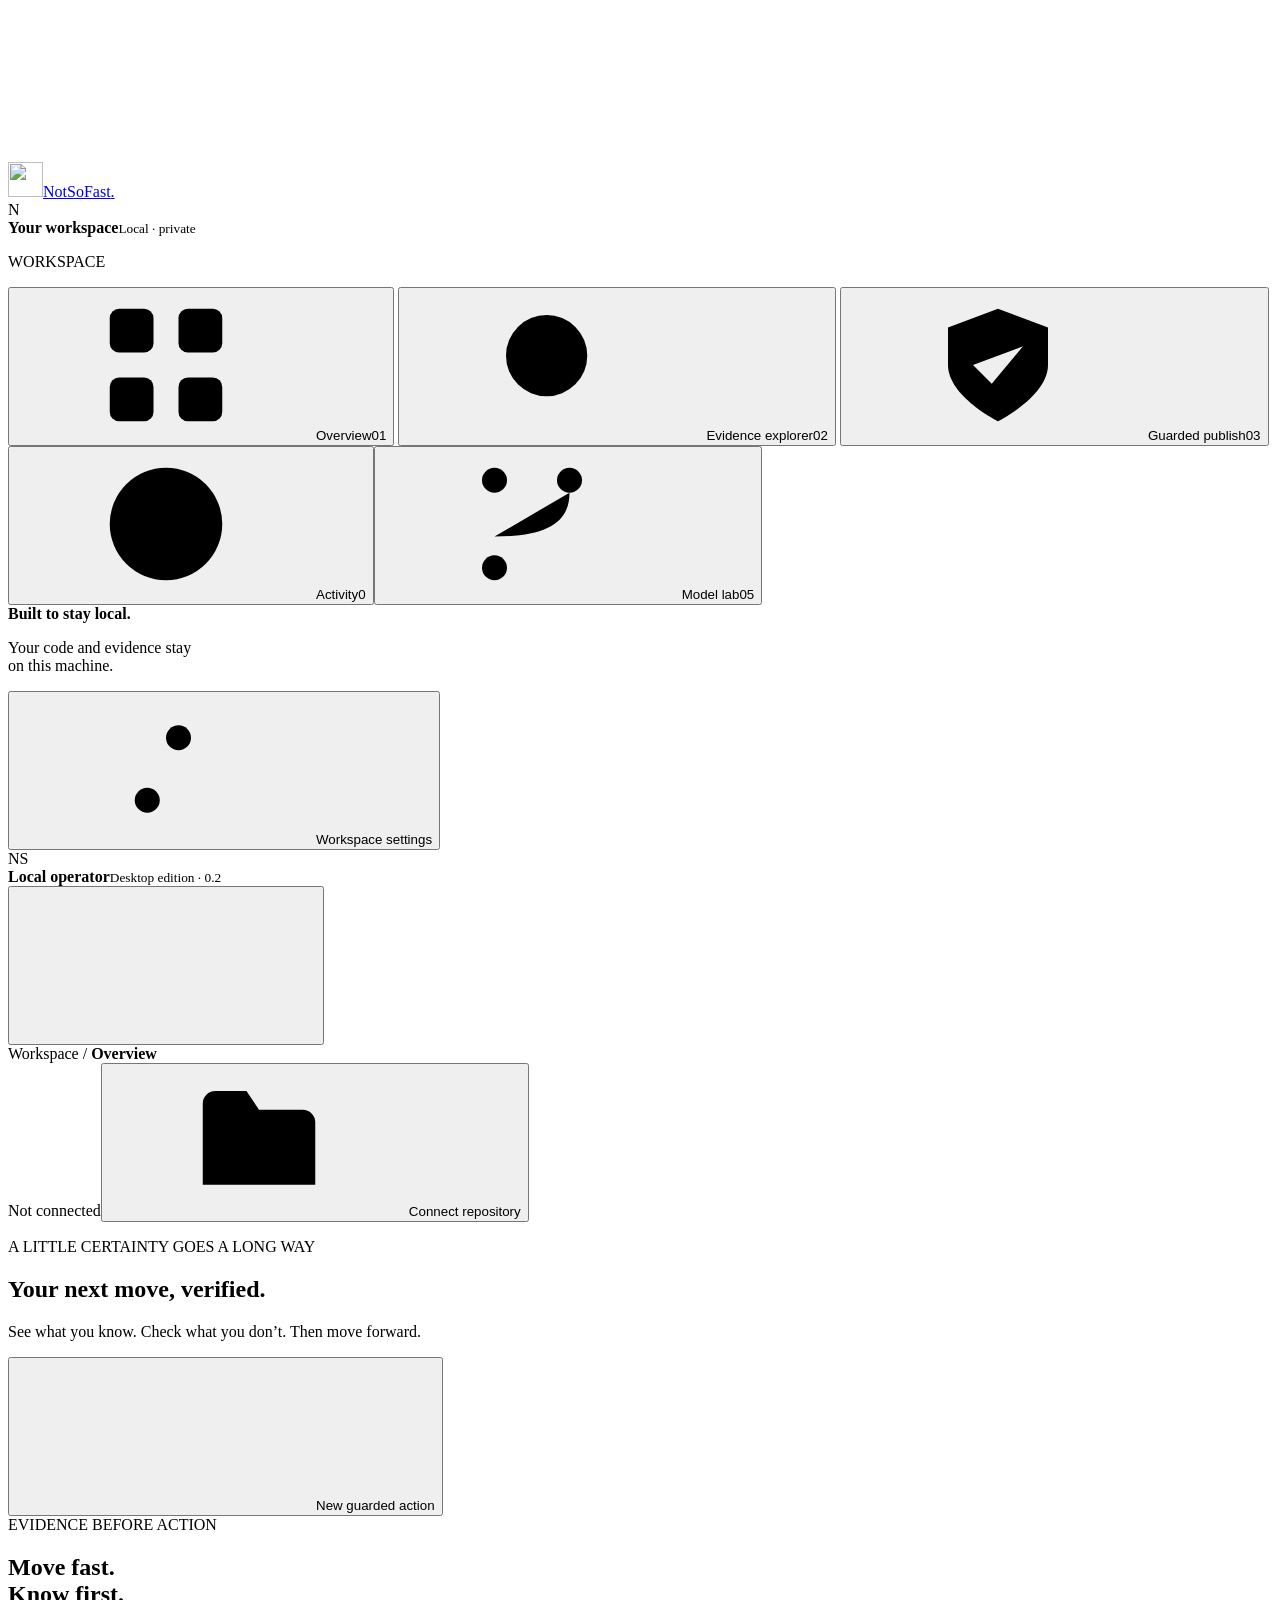
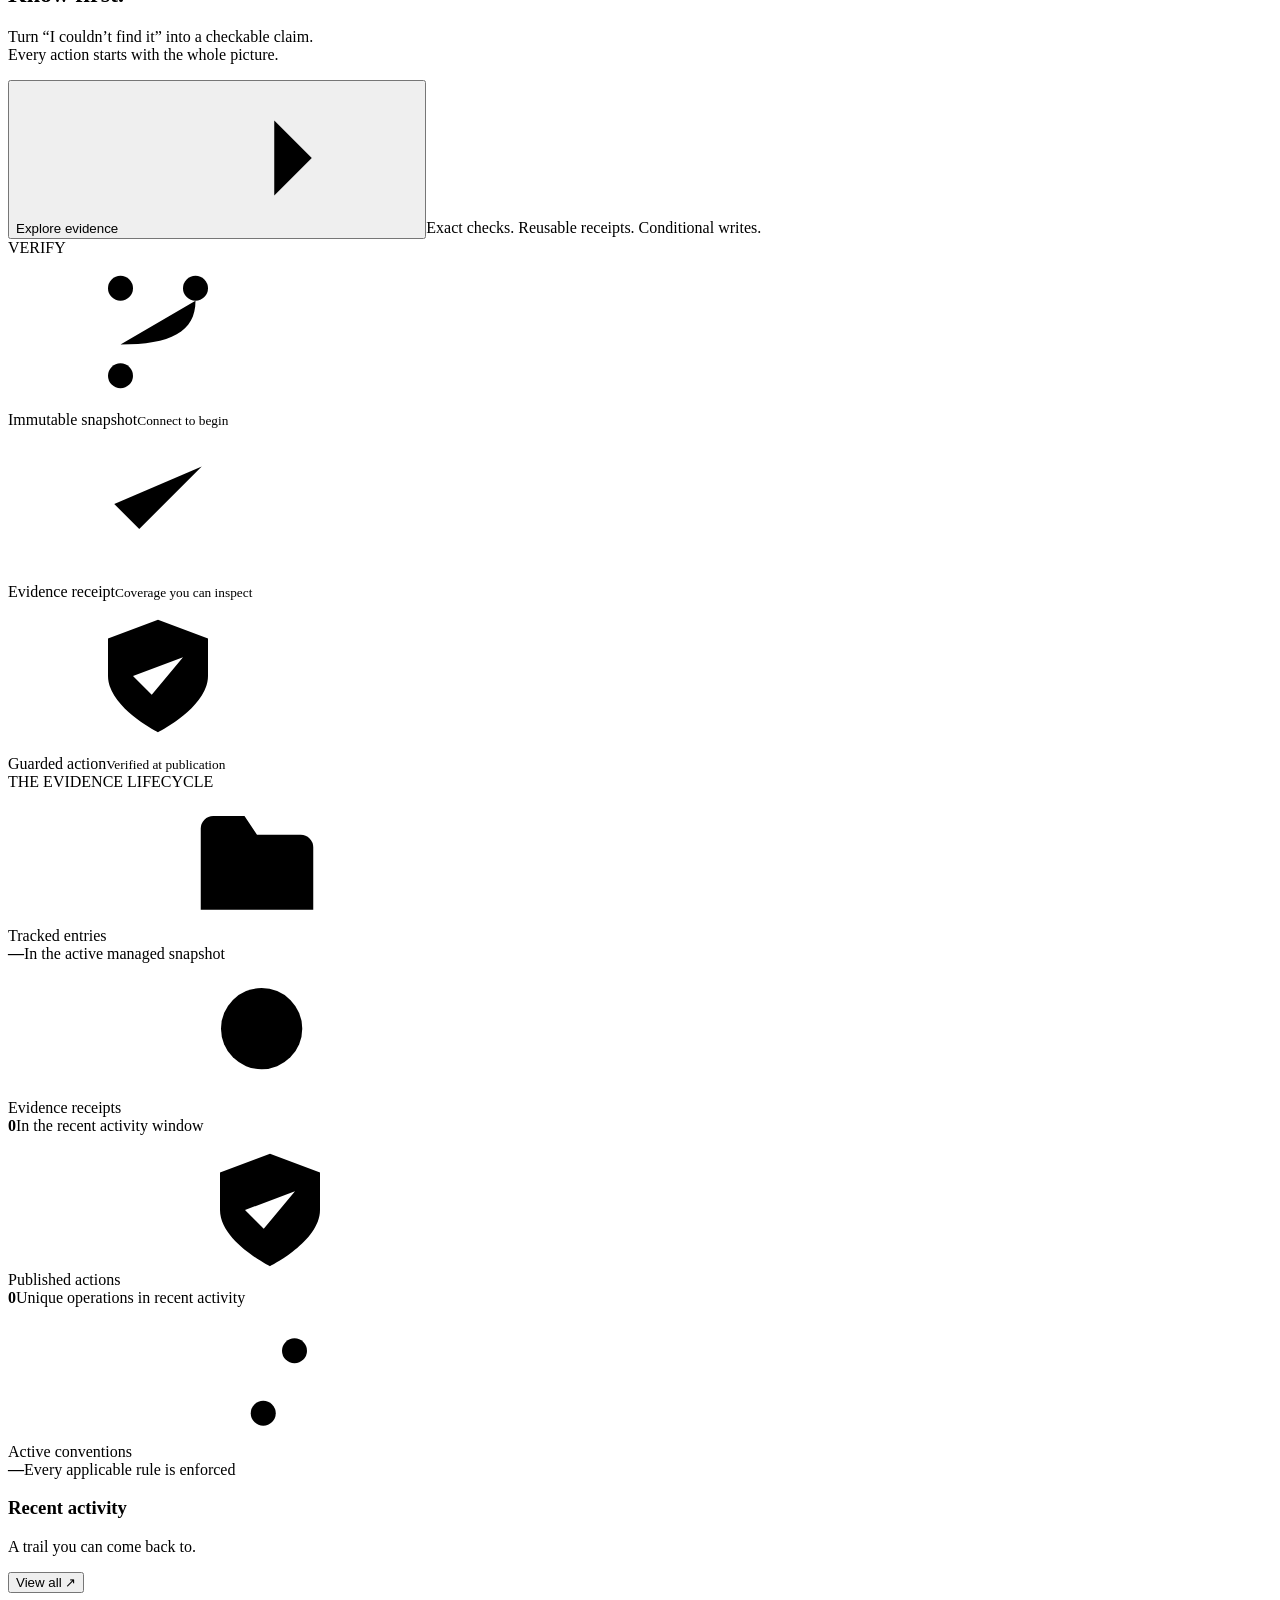
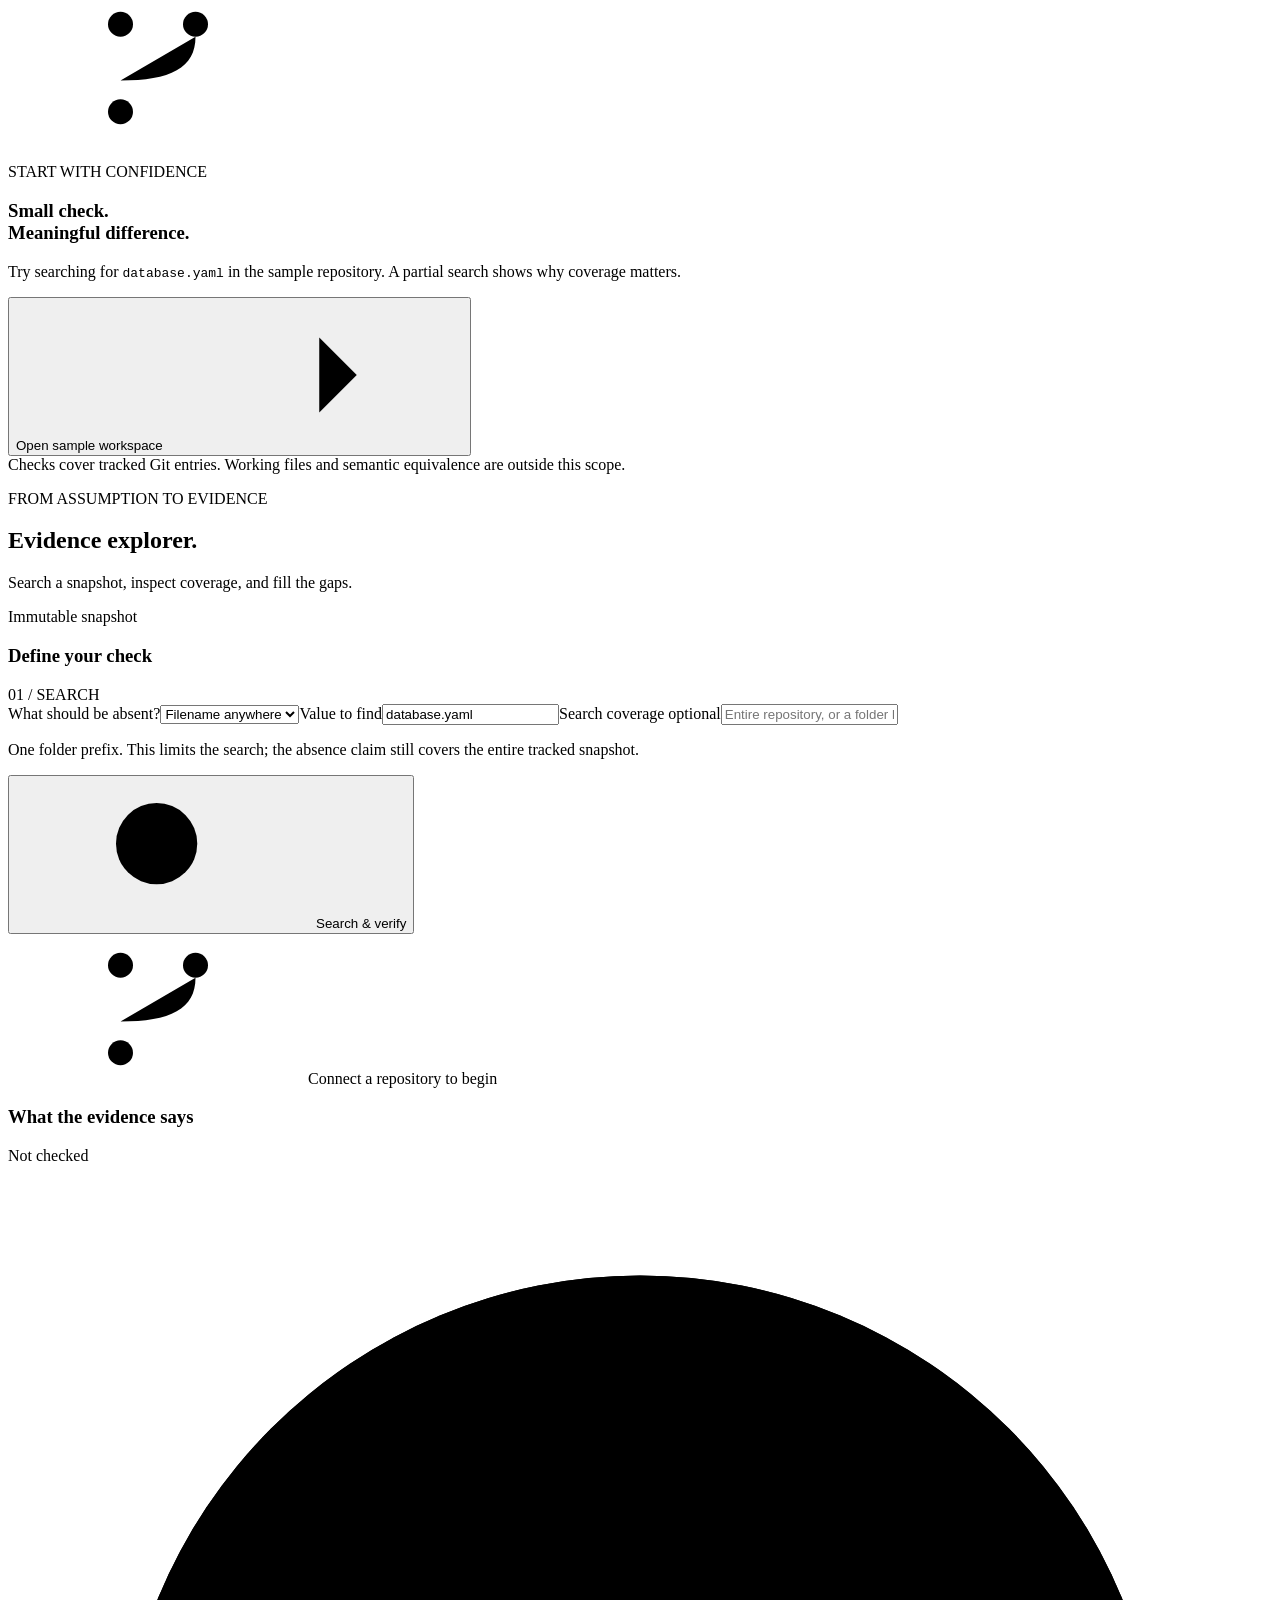
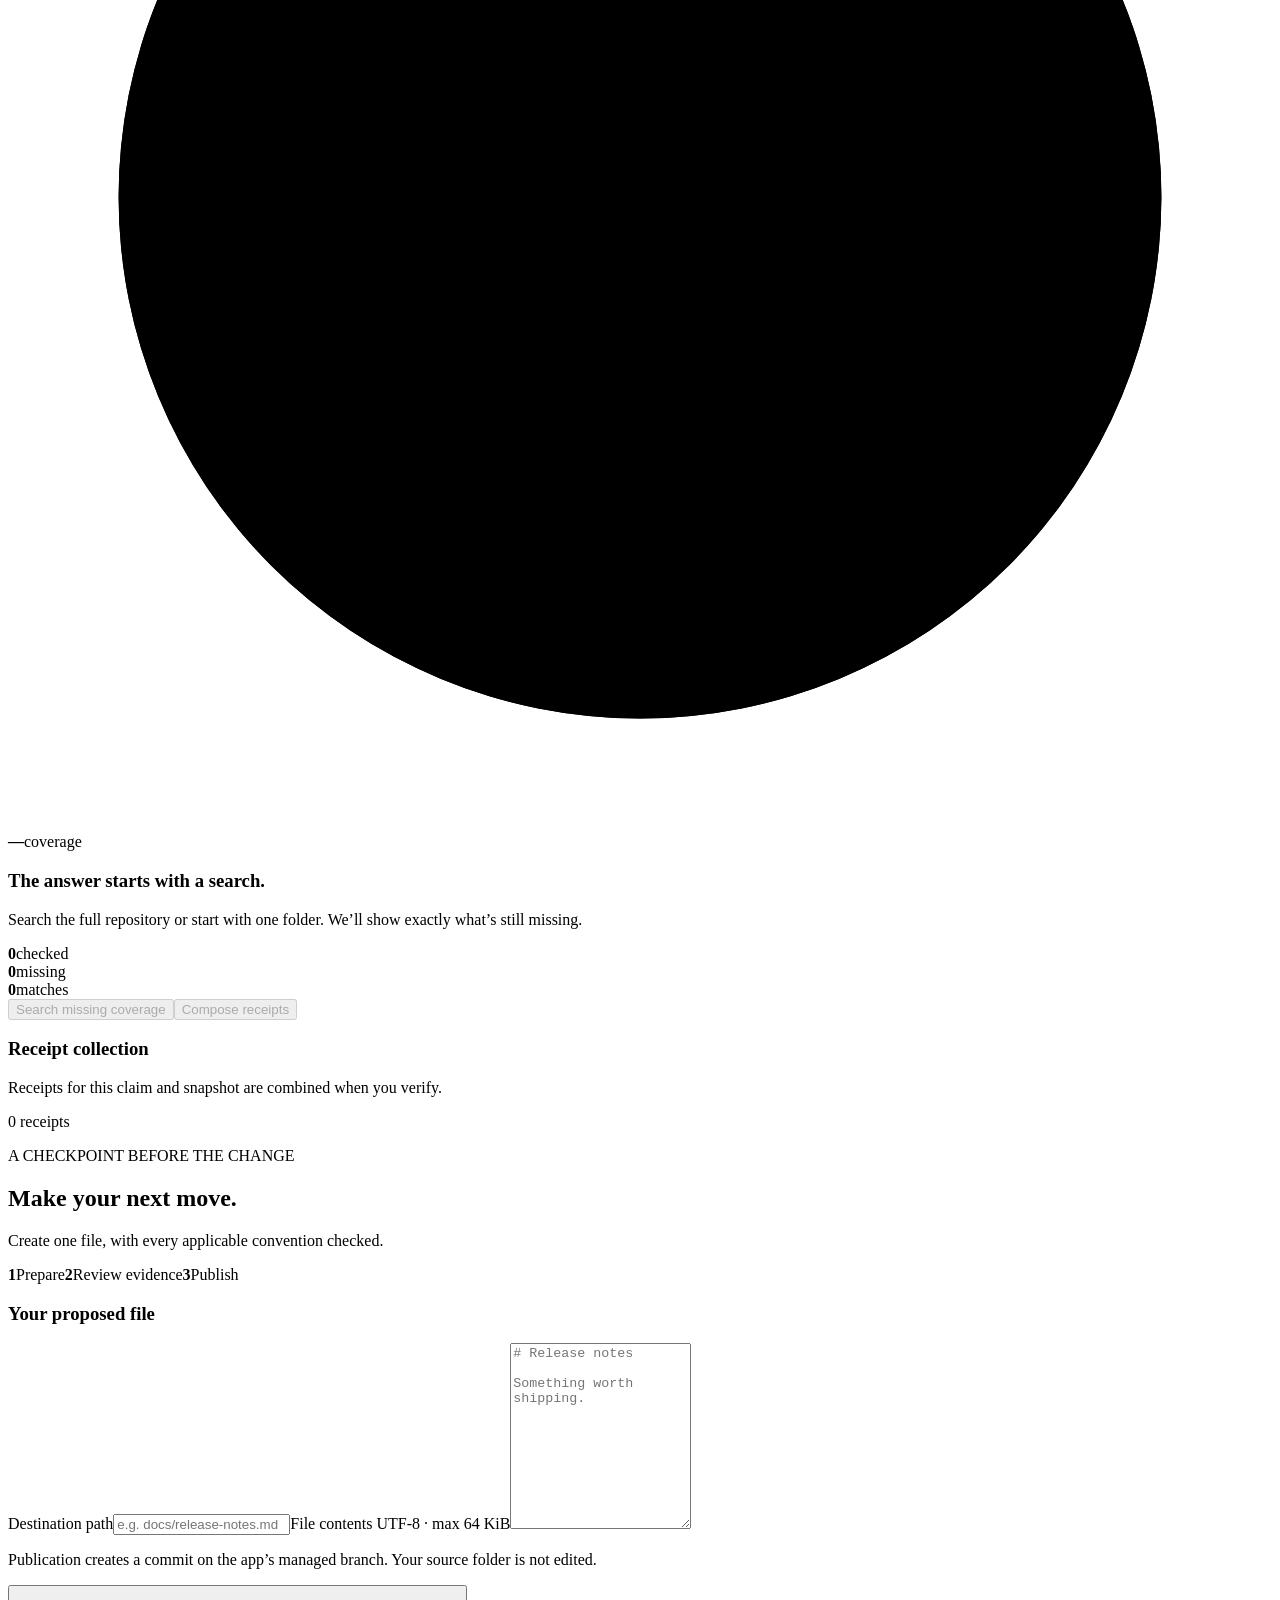
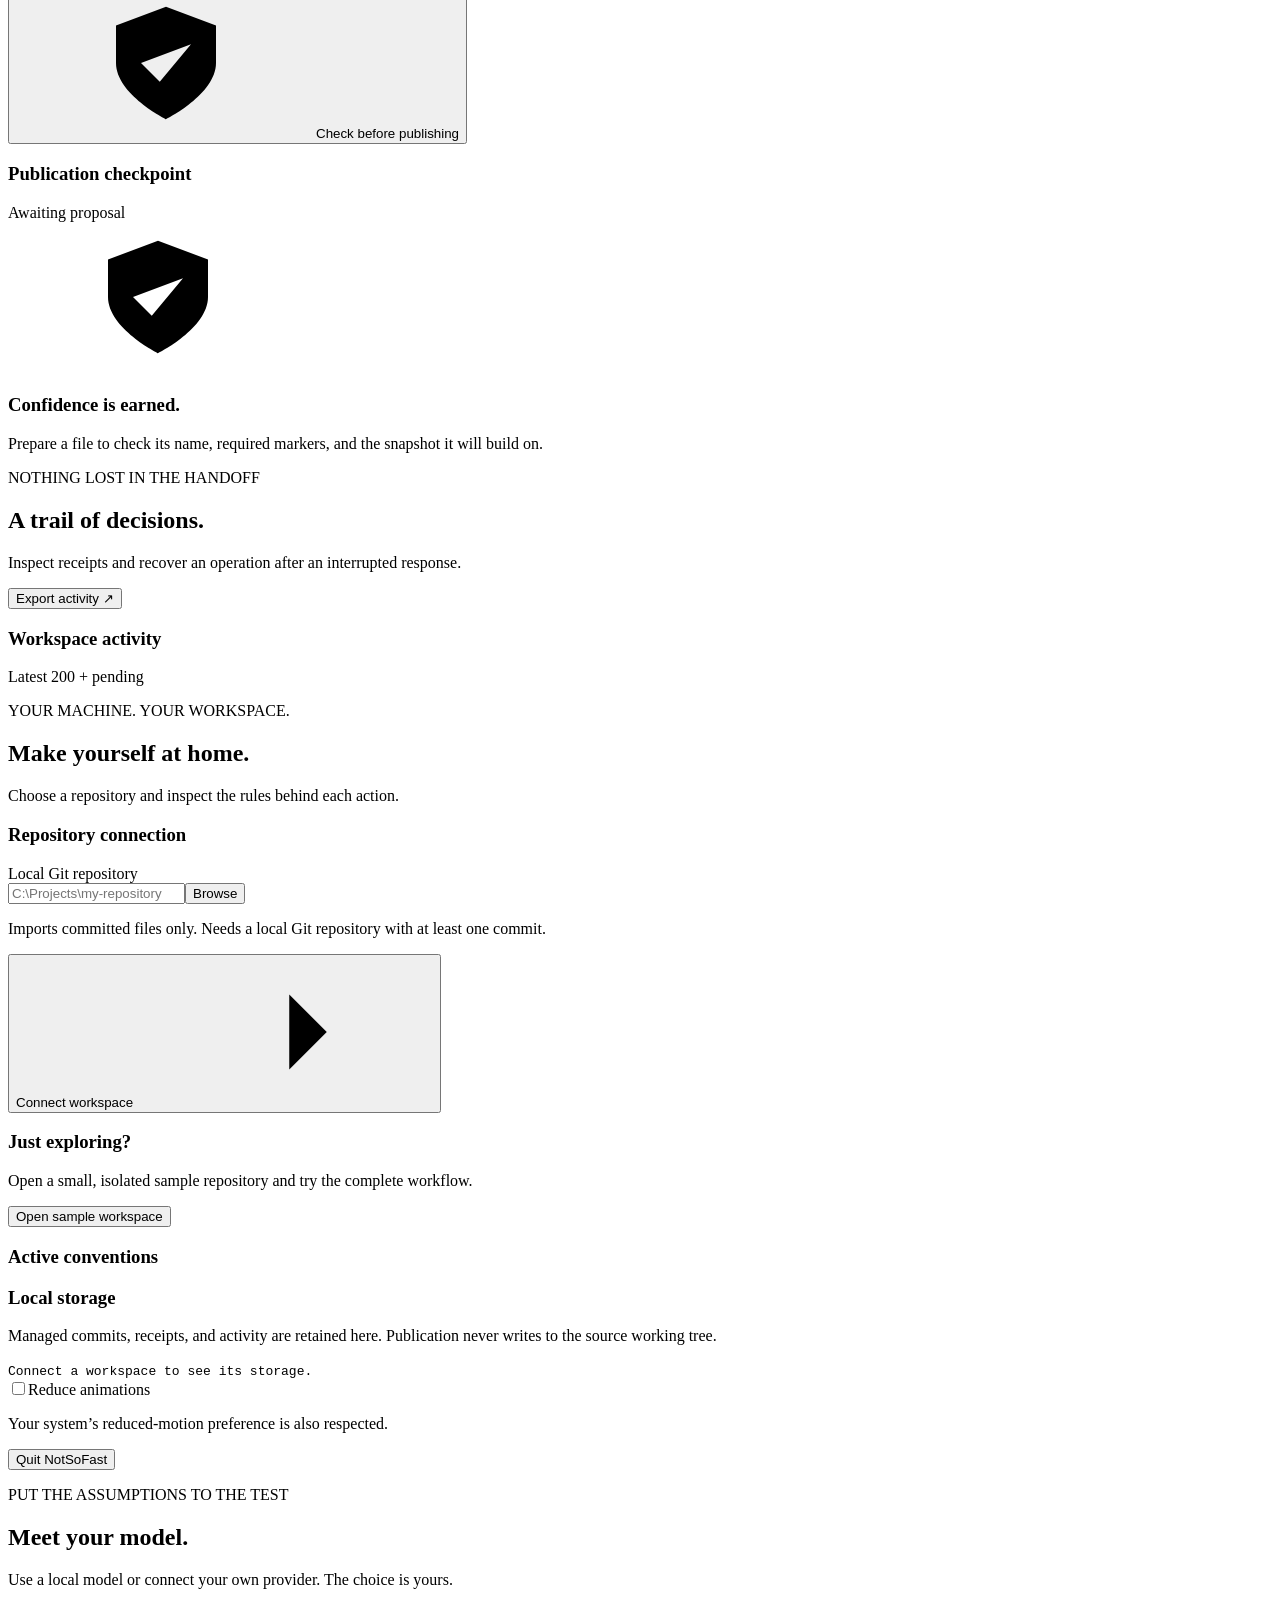
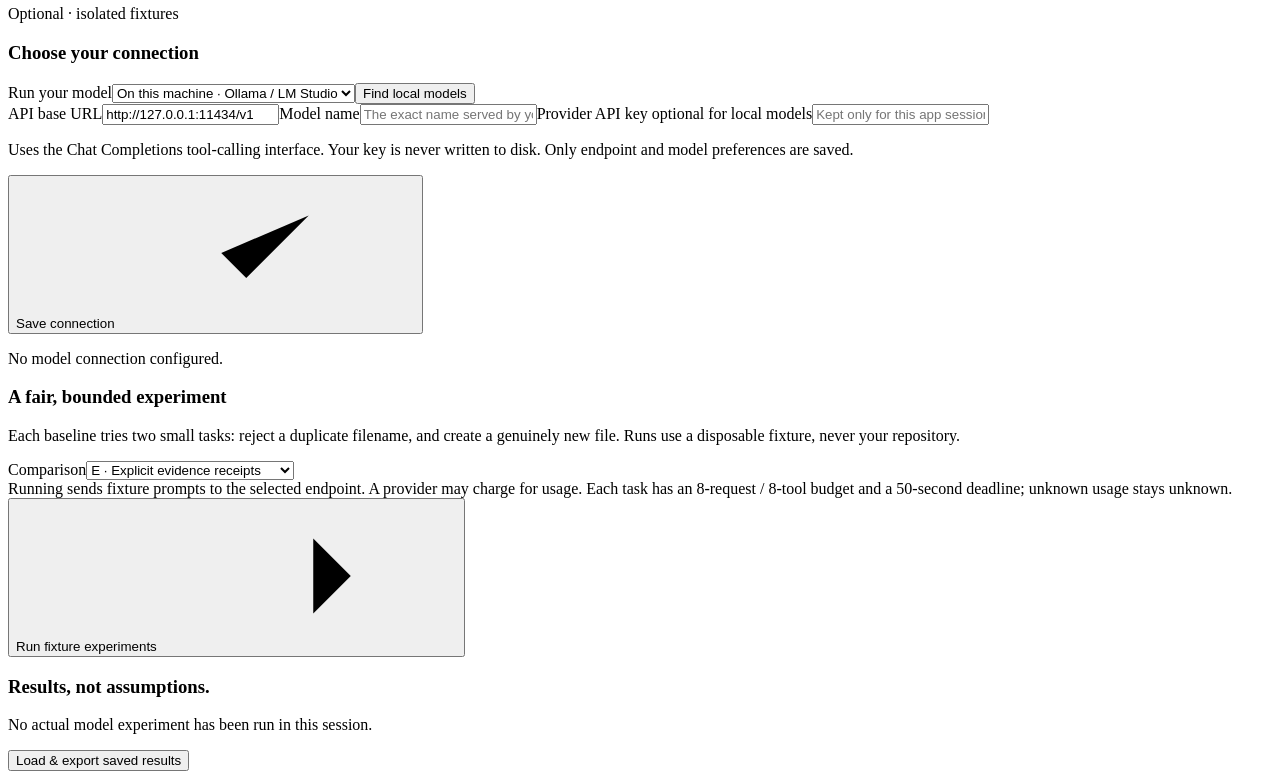
==== desktop/web/index.html @ 8c1c4001 "feat(desktop): add local operator app and Windows packaging" ====
<!doctype html>
<html lang="en">
  <head>
    <meta charset="utf-8" />
    <meta name="viewport" content="width=device-width,initial-scale=1" />
    <meta name="color-scheme" content="light" />
    <title>NotSoFast — Evidence before action</title>
    <link rel="icon" href="/mark.svg" type="image/svg+xml" />
    <link rel="stylesheet" href="/app.css" />
    <script src="/app.js" defer></script>
  </head>
  <body>
    <svg class="sprite" xmlns="http://www.w3.org/2000/svg" aria-hidden="true">
      <defs>
        <symbol id="i-grid" viewBox="0 0 24 24">
          <rect x="3" y="3" width="7" height="7" rx="1.5" />
          <rect x="14" y="3" width="7" height="7" rx="1.5" />
          <rect x="3" y="14" width="7" height="7" rx="1.5" />
          <rect x="14" y="14" width="7" height="7" rx="1.5" />
        </symbol>
        <symbol id="i-search" viewBox="0 0 24 24">
          <circle cx="10.5" cy="10.5" r="6.5" />
          <path d="m16 16 5 5" />
        </symbol>
        <symbol id="i-arrow" viewBox="0 0 24 24">
          <path d="M4 12h15m-6-6 6 6-6 6" />
        </symbol>
        <symbol id="i-shield" viewBox="0 0 24 24">
          <path d="m12 3 8 3v6c0 5-8 9-8 9s-8-4-8-9V6zM8 12l3 3 5-6" />
        </symbol>
        <symbol id="i-clock" viewBox="0 0 24 24">
          <circle cx="12" cy="12" r="9" />
          <path d="M12 7v6l4 2" />
        </symbol>
        <symbol id="i-folder" viewBox="0 0 24 24">
          <path d="M3 6a2 2 0 0 1 2-2h5l2 3h7a2 2 0 0 1 2 2v10H3z" />
        </symbol>
        <symbol id="i-sliders" viewBox="0 0 24 24">
          <path d="M4 7h8m4 0h4M4 17h3m4 0h9" />
          <circle cx="14" cy="7" r="2" />
          <circle cx="9" cy="17" r="2" />
        </symbol>
        <symbol id="i-plus" viewBox="0 0 24 24">
          <path d="M12 4v16M4 12h16" />
        </symbol>
        <symbol id="i-check" viewBox="0 0 24 24">
          <path d="m5 12 4 4L19 6" />
        </symbol>
        <symbol id="i-branch" viewBox="0 0 24 24">
          <circle cx="6" cy="5" r="2" />
          <circle cx="6" cy="19" r="2" />
          <circle cx="18" cy="5" r="2" />
          <path d="M6 7v10m0-3c8 0 12-2 12-7" />
        </symbol>
        <symbol id="i-close" viewBox="0 0 24 24">
          <path d="m6 6 12 12M6 18 18 6" />
        </symbol>
      </defs>
    </svg>
    <div class="app-shell">
      <aside class="sidebar">
        <a href="#overview" class="brand" aria-label="NotSoFast home"
          ><img src="/mark.svg" alt="" width="35" height="35" /><span
            >NotSoFast<span class="brand-dot">.</span></span
          ></a
        >
        <div class="workspace-tag">
          <span class="workspace-avatar">N</span>
          <div>
            <strong id="workspace-name">Your workspace</strong
            ><small id="workspace-sub">Local · private</small>
          </div>
          <span class="tiny-dot"></span>
        </div>
        <p class="nav-caption">WORKSPACE</p>
        <nav aria-label="Main navigation">
          <button
            data-page="overview"
            class="nav-item active"
            aria-label="Overview"
          >
            <svg><use href="#i-grid" /></svg>Overview<span class="nav-key"
              >01</span
            >
          </button>
          <button
            data-page="evidence"
            class="nav-item"
            aria-label="Evidence explorer"
          >
            <svg><use href="#i-search" /></svg>Evidence explorer<span
              class="nav-key"
              >02</span
            >
          </button>
          <button
            data-page="publish"
            class="nav-item"
            aria-label="Guarded publish"
          >
            <svg><use href="#i-shield" /></svg>Guarded publish<span
              class="nav-key"
              >03</span
            >
          </button>
          <button data-page="activity" class="nav-item" aria-label="Activity">
            <svg><use href="#i-clock" /></svg>Activity<span
              id="activity-count"
              class="nav-count"
              >0</span
            ></button
          ><button data-page="models" class="nav-item" aria-label="Model lab">
            <svg><use href="#i-branch" /></svg>Model lab<span class="nav-key"
              >05</span
            >
          </button>
        </nav>
        <div class="sidebar-bottom">
          <div class="local-card">
            <span class="status-led"></span
            ><strong>Built to stay local.</strong>
            <p>Your code and evidence stay<br />on this machine.</p>
          </div>
          <button
            data-page="settings"
            class="nav-item"
            aria-label="Workspace settings"
          >
            <svg><use href="#i-sliders" /></svg>Workspace settings
          </button>
          <div class="sidebar-footer">
            <span class="avatar">NS</span>
            <div>
              <strong>Local operator</strong
              ><small>Desktop edition · 0.2</small>
            </div>
            <button
              id="quit"
              class="icon-button"
              title="Quit NotSoFast"
              aria-label="Quit NotSoFast"
            >
              <svg><use href="#i-close" /></svg>
            </button>
          </div>
        </div>
      </aside>
      <div class="main-shell">
        <header class="topbar">
          <div class="breadcrumb">
            Workspace <span>/</span> <strong id="page-name">Overview</strong>
          </div>
          <div class="topbar-right">
            <span id="connection" class="connection"
              ><i></i><span>Not connected</span></span
            ><button
              id="connect-top"
              class="button small subtle"
              aria-label="Connect repository"
            >
              <svg><use href="#i-folder" /></svg>Connect repository
            </button>
          </div>
        </header>
        <main id="main" tabindex="-1">
          <section
            id="page-overview"
            class="page active"
            aria-labelledby="overview-title"
          >
            <div class="page-heading">
              <div>
                <p class="eyebrow">A LITTLE CERTAINTY GOES A LONG WAY</p>
                <h1 id="overview-title">
                  Your next move, verified<span class="accent-text">.</span>
                </h1>
                <p>
                  See what you know. Check what you don’t. Then move forward.
                </p>
              </div>
              <button
                data-page="publish"
                class="button dark"
                aria-label="New guarded action"
              >
                <svg><use href="#i-plus" /></svg>New guarded action
              </button>
            </div>
            <div class="hero">
              <div class="hero-copy">
                <span class="pill dark-pill"
                  ><span class="status-led"></span>EVIDENCE BEFORE ACTION</span
                >
                <h2>Move fast.<br /><span>Know first.</span></h2>
                <p>
                  Turn “I couldn’t find it” into a checkable claim.<br />Every
                  action starts with the whole picture.
                </p>
                <button data-page="evidence" class="button lime">
                  Explore evidence<svg><use href="#i-arrow" /></svg></button
                ><span class="hero-note"
                  >Exact checks. Reusable receipts. Conditional writes.</span
                >
              </div>
              <div class="evidence-art" aria-hidden="true">
                <div class="art-grid"></div>
                <div class="orbit orbit-one"></div>
                <div class="orbit orbit-two"></div>
                <div class="orbit orbit-three"></div>
                <div class="orbit-core">
                  <img src="/mark.svg" alt="" /><span>VERIFY</span>
                </div>
                <div class="art-label art-source">
                  <svg><use href="#i-branch" /></svg>
                  <div>
                    Immutable snapshot<small id="art-snapshot"
                      >Connect to begin</small
                    >
                  </div>
                  <i></i>
                </div>
                <div class="art-label art-receipt">
                  <svg><use href="#i-check" /></svg>
                  <div>
                    Evidence receipt<small>Coverage you can inspect</small>
                  </div>
                </div>
                <div class="art-label art-action">
                  <svg><use href="#i-shield" /></svg>
                  <div>
                    Guarded action<small>Verified at publication</small>
                  </div>
                </div>
                <div class="art-caption">
                  <span></span>THE EVIDENCE LIFECYCLE
                </div>
              </div>
            </div>
            <div class="metrics">
              <article class="metric">
                <div class="metric-label">
                  Tracked entries<svg><use href="#i-folder" /></svg>
                </div>
                <strong id="metric-entries">—</strong
                ><span>In the active managed snapshot</span>
              </article>
              <article class="metric">
                <div class="metric-label">
                  Evidence receipts<svg><use href="#i-search" /></svg>
                </div>
                <strong id="metric-receipts">0</strong
                ><span>In the recent activity window</span>
              </article>
              <article class="metric">
                <div class="metric-label">
                  Published actions<svg><use href="#i-shield" /></svg>
                </div>
                <strong id="metric-published">0</strong
                ><span>Unique operations in recent activity</span>
              </article>
              <article class="metric">
                <div class="metric-label">
                  Active conventions<svg><use href="#i-sliders" /></svg>
                </div>
                <strong id="metric-policies">—</strong
                ><span>Every applicable rule is enforced</span>
              </article>
            </div>
            <div class="overview-bottom">
              <section class="panel">
                <div class="panel-heading">
                  <div>
                    <h3>Recent activity</h3>
                    <p>A trail you can come back to.</p>
                  </div>
                  <button data-page="activity" class="text-button">
                    View all <span>↗</span>
                  </button>
                </div>
                <div id="recent-activity" class="activity-list"></div>
              </section>
              <section class="panel next-panel">
                <span class="square-icon"
                  ><svg><use href="#i-branch" /></svg
                ></span>
                <p class="eyebrow">START WITH CONFIDENCE</p>
                <h3>Small check. <br />Meaningful difference.</h3>
                <p>
                  Try searching for <code>database.yaml</code> in the sample
                  repository. A partial search shows why coverage matters.
                </p>
                <button id="try-demo" class="button subtle">
                  Open sample workspace<svg><use href="#i-arrow" /></svg>
                </button>
              </section>
            </div>
            <div class="footnote">
              <span class="tiny-dot"></span>Checks cover tracked Git entries.
              Working files and semantic equivalence are outside this scope.
            </div>
          </section>
          <section
            id="page-evidence"
            class="page"
            aria-labelledby="evidence-title"
          >
            <div class="page-heading">
              <div>
                <p class="eyebrow">FROM ASSUMPTION TO EVIDENCE</p>
                <h1 id="evidence-title">
                  Evidence explorer<span class="accent-text">.</span>
                </h1>
                <p>Search a snapshot, inspect coverage, and fill the gaps.</p>
              </div>
              <span class="badge">Immutable snapshot</span>
            </div>
            <div class="two-column">
              <section class="panel form-panel">
                <div class="panel-heading">
                  <h3>Define your check</h3>
                  <span class="step-label">01 / SEARCH</span>
                </div>
                <form id="search-form">
                  <label for="predicate">What should be absent?</label
                  ><select id="predicate">
                    <option value="exact_basename">Filename anywhere</option>
                    <option value="exact_path">Exact path</option>
                    <option value="literal_bytes">
                      Literal text in files
                    </option></select
                  ><label for="search-value">Value to find</label
                  ><input
                    id="search-value"
                    placeholder="e.g. database.yaml"
                    required
                    maxlength="65536"
                    value="database.yaml"
                  /><label for="search-scope"
                    >Search coverage <span>optional</span></label
                  ><input
                    id="search-scope"
                    placeholder="Entire repository, or a folder like src"
                  />
                  <p class="field-note">
                    One folder prefix. This limits the search; the absence claim
                    still covers the entire tracked snapshot.
                  </p>
                  <button class="button dark full" type="submit">
                    <svg><use href="#i-search" /></svg>Search & verify
                  </button>
                </form>
                <div class="snapshot-strip">
                  <svg><use href="#i-branch" /></svg
                  ><span class="current-snapshot"
                    >Connect a repository to begin</span
                  >
                </div>
              </section>
              <section class="panel coverage-panel">
                <div class="panel-heading">
                  <h3>What the evidence says</h3>
                  <span id="decision-badge" class="badge">Not checked</span>
                </div>
                <div class="coverage-visual">
                  <svg
                    class="coverage-ring"
                    viewBox="0 0 160 160"
                    aria-hidden="true"
                  >
                    <circle class="ring-track" cx="80" cy="80" r="66" />
                    <circle
                      id="ring-value"
                      class="ring-value"
                      cx="80"
                      cy="80"
                      r="66"
                      stroke-dasharray="414.69"
                      stroke-dashoffset="414.69"
                    />
                  </svg>
                  <div class="coverage-number">
                    <strong id="coverage-percent">—</strong
                    ><span>coverage</span>
                  </div>
                </div>
                <h3 id="decision-title">The answer starts with a search.</h3>
                <p id="decision-copy">
                  Search the full repository or start with one folder. We’ll
                  show exactly what’s still missing.
                </p>
                <div class="coverage-stats">
                  <div>
                    <strong id="coverage-checked">0</strong><span>checked</span>
                  </div>
                  <div>
                    <strong id="coverage-missing">0</strong><span>missing</span>
                  </div>
                  <div>
                    <strong id="coverage-found">0</strong><span>matches</span>
                  </div>
                </div>
                <div class="button-row">
                  <button id="fill-gaps" class="button lime" disabled>
                    Search missing coverage</button
                  ><button id="compose" class="button subtle" disabled>
                    Compose receipts
                  </button>
                </div>
                <ul id="witnesses" class="path-list"></ul>
              </section>
            </div>
            <section class="panel receipt-panel">
              <div class="panel-heading">
                <div>
                  <h3>Receipt collection</h3>
                  <p>
                    Receipts for this claim and snapshot are combined when you
                    verify.
                  </p>
                </div>
                <span id="receipt-total" class="badge">0 receipts</span>
              </div>
              <div id="receipt-list" class="receipt-list"></div>
            </section>
          </section>
          <section
            id="page-publish"
            class="page"
            aria-labelledby="publish-title"
          >
            <div class="page-heading">
              <div>
                <p class="eyebrow">A CHECKPOINT BEFORE THE CHANGE</p>
                <h1 id="publish-title">
                  Make your next move<span class="accent-text">.</span>
                </h1>
                <p>
                  Create one file, with every applicable convention checked.
                </p>
              </div>
            </div>
            <div class="stepper">
              <span class="active"><b>1</b>Prepare</span><i></i
              ><span id="step-review"><b>2</b>Review evidence</span><i></i
              ><span id="step-publish"><b>3</b>Publish</span>
            </div>
            <div class="two-column publish-columns">
              <section class="panel form-panel">
                <h3>Your proposed file</h3>
                <form id="prepare-form">
                  <label for="file-path">Destination path</label
                  ><input
                    id="file-path"
                    required
                    placeholder="e.g. docs/release-notes.md"
                    maxlength="4096"
                  /><label for="file-content"
                    >File contents <span>UTF-8 · max 64 KiB</span></label
                  ><textarea
                    id="file-content"
                    rows="12"
                    spellcheck="false"
                    placeholder="# Release notes&#10;&#10;Something worth shipping."
                  ></textarea>
                  <p class="field-note">
                    Publication creates a commit on the app’s managed branch.
                    Your source folder is not edited.
                  </p>
                  <button type="submit" class="button dark full">
                    <svg><use href="#i-shield" /></svg>Check before publishing
                  </button>
                </form>
              </section>
              <section class="panel review-panel">
                <div class="panel-heading">
                  <h3>Publication checkpoint</h3>
                  <span id="review-badge" class="badge">Awaiting proposal</span>
                </div>
                <div id="review-empty" class="empty-state">
                  <span class="empty-icon"
                    ><svg><use href="#i-shield" /></svg
                  ></span>
                  <h3>Confidence is earned.</h3>
                  <p>
                    Prepare a file to check its name, required markers, and the
                    snapshot it will build on.
                  </p>
                </div>
                <div id="review-result" hidden>
                  <div id="review-rules" class="rule-list"></div>
                  <dl class="review-details">
                    <dt>Destination</dt>
                    <dd id="review-path"></dd>
                    <dt>Base snapshot</dt>
                    <dd id="review-base" class="mono"></dd>
                    <dt>File size</dt>
                    <dd id="review-bytes"></dd>
                  </dl>
                  <p class="notice">
                    The head and policy are checked again at publication. If
                    either changes, the action stops.
                  </p>
                  <button id="publish-confirm" class="button lime full">
                    Publish verified file<svg><use href="#i-arrow" /></svg>
                  </button>
                </div>
                <div id="publish-result" role="status" hidden></div>
              </section>
            </div>
          </section>
          <section
            id="page-activity"
            class="page"
            aria-labelledby="activity-title"
          >
            <div class="page-heading">
              <div>
                <p class="eyebrow">NOTHING LOST IN THE HANDOFF</p>
                <h1 id="activity-title">
                  A trail of decisions<span class="accent-text">.</span>
                </h1>
                <p>
                  Inspect receipts and recover an operation after an interrupted
                  response.
                </p>
              </div>
              <button id="export" class="button subtle">
                Export activity <span>↗</span>
              </button>
            </div>
            <section class="panel">
              <div class="panel-heading">
                <h3>Workspace activity</h3>
                <span class="badge">Latest 200 + pending</span>
              </div>
              <div id="full-activity" class="activity-list"></div>
            </section>
          </section>
          <section
            id="page-settings"
            class="page"
            aria-labelledby="settings-title"
          >
            <div class="page-heading">
              <div>
                <p class="eyebrow">YOUR MACHINE. YOUR WORKSPACE.</p>
                <h1 id="settings-title">
                  Make yourself at home<span class="accent-text">.</span>
                </h1>
                <p>
                  Choose a repository and inspect the rules behind each action.
                </p>
              </div>
            </div>
            <div class="two-column">
              <section class="panel form-panel">
                <h3>Repository connection</h3>
                <form id="connect-form">
                  <label for="repository-path">Local Git repository</label>
                  <div class="input-button">
                    <input
                      id="repository-path"
                      placeholder="C:\Projects\my-repository"
                      required
                    /><button id="browse" type="button" class="button subtle">
                      Browse
                    </button>
                  </div>
                  <p class="field-note">
                    Imports committed files only. Needs a local Git repository
                    with at least one commit.
                  </p>
                  <button type="submit" class="button dark">
                    Connect workspace<svg><use href="#i-arrow" /></svg>
                  </button>
                </form>
                <div class="divider"></div>
                <h3>Just exploring?</h3>
                <p>
                  Open a small, isolated sample repository and try the complete
                  workflow.
                </p>
                <button id="settings-demo" class="button subtle">
                  Open sample workspace
                </button>
              </section>
              <section class="panel form-panel">
                <h3>Active conventions</h3>
                <div id="settings-policies" class="rule-list"></div>
                <div class="divider"></div>
                <h3>Local storage</h3>
                <p class="field-note">
                  Managed commits, receipts, and activity are retained here.
                  Publication never writes to the source working tree.
                </p>
                <code id="storage-path" class="break-word"
                  >Connect a workspace to see its storage.</code
                >
                <div class="divider"></div>
                <label class="toggle-label"
                  ><input id="reduce-motion" type="checkbox" />Reduce
                  animations</label
                >
                <p class="field-note">
                  Your system’s reduced-motion preference is also respected.
                </p>
                <button id="settings-quit" class="button subtle">
                  Quit NotSoFast
                </button>
              </section>
            </div>
          </section>
          <section id="page-models" class="page" aria-labelledby="models-title">
            <div class="page-heading">
              <div>
                <p class="eyebrow">PUT THE ASSUMPTIONS TO THE TEST</p>
                <h1 id="models-title">
                  Meet your model<span class="accent-text">.</span>
                </h1>
                <p>
                  Use a local model or connect your own provider. The choice is
                  yours.
                </p>
              </div>
              <span class="badge">Optional · isolated fixtures</span>
            </div>
            <div class="two-column">
              <section class="panel form-panel">
                <h3>Choose your connection</h3>
                <form id="model-form">
                  <label for="model-mode">Run your model</label
                  ><select id="model-mode">
                    <option value="local">
                      On this machine · Ollama / LM Studio
                    </option>
                    <option value="provider">
                      With a provider · compatible API
                    </option></select
                  ><button
                    id="discover-models"
                    type="button"
                    class="button subtle"
                  >
                    Find local models
                  </button>
                  <div id="discovered-models" class="rule-list"></div>
                  <label for="model-endpoint">API base URL</label
                  ><input
                    id="model-endpoint"
                    type="url"
                    required
                    placeholder="http://127.0.0.1:11434/v1"
                    value="http://127.0.0.1:11434/v1"
                  /><label for="model-name">Model name</label
                  ><input
                    id="model-name"
                    required
                    maxlength="200"
                    placeholder="The exact name served by your endpoint"
                  /><label for="model-key"
                    >Provider API key
                    <span>optional for local models</span></label
                  ><input
                    id="model-key"
                    type="password"
                    autocomplete="off"
                    maxlength="4096"
                    placeholder="Kept only for this app session"
                  />
                  <p class="field-note">
                    Uses the Chat Completions tool-calling interface. Your key
                    is never written to disk. Only endpoint and model
                    preferences are saved.
                  </p>
                  <button type="submit" class="button dark">
                    Save connection<svg><use href="#i-check" /></svg>
                  </button>
                  <p id="model-config-status" class="field-note">
                    No model connection configured.
                  </p>
                </form>
              </section>
              <section class="panel form-panel">
                <h3>A fair, bounded experiment</h3>
                <p class="field-note">
                  Each baseline tries two small tasks: reject a duplicate
                  filename, and create a genuinely new file. Runs use a
                  disposable fixture, never your repository.
                </p>
                <label for="model-baseline">Comparison</label
                ><select id="model-baseline">
                  <option value="E">E · Explicit evidence receipts</option>
                  <option value="ALL">All A–E · Matched comparison</option>
                  <option value="A">A · Destination-only control</option>
                  <option value="B">B · Control with prompt warning</option>
                  <option value="C">C · Fresh full validation</option>
                  <option value="D">D · Ordinary memoization</option>
                </select>
                <div class="notice model-notice">
                  Running sends fixture prompts to the selected endpoint. A
                  provider may charge for usage. Each task has an 8-request /
                  8-tool budget and a 50-second deadline; unknown usage stays
                  unknown.
                </div>
                <div class="button-row">
                  <button id="run-models" class="button lime">
                    Run fixture experiments<svg>
                      <use href="#i-arrow" />
                    </svg></button
                  ><button id="stop-models" class="button subtle" hidden>
                    Stop after current task
                  </button>
                </div>
                <div id="model-results" class="model-results">
                  <div class="empty-state">
                    <h3>Results, not assumptions.</h3>
                    <p>
                      No actual model experiment has been run in this session.
                    </p>
                  </div>
                </div>
                <button id="export-models" class="button subtle">
                  Load & export saved results
                </button>
              </section>
            </div>
          </section>
        </main>
      </div>
    </div>
    <div id="busy-bar" class="busy-bar" hidden>
      <span class="spinner"></span><span id="busy-label">Working…</span>
    </div>
    <div id="toast" class="toast" role="status" hidden></div>
    <dialog id="detail-dialog">
      <div class="dialog-head">
        <h3 id="detail-title">Activity details</h3>
        <button
          id="close-detail"
          class="icon-button"
          aria-label="Close details"
        >
          <svg><use href="#i-close" /></svg>
        </button>
      </div>
      <pre id="detail-body"></pre>
      <div class="dialog-actions">
        <button id="recover" class="button dark" hidden>
          Recover operation
        </button>
      </div>
    </dialog>
  </body>
</html>
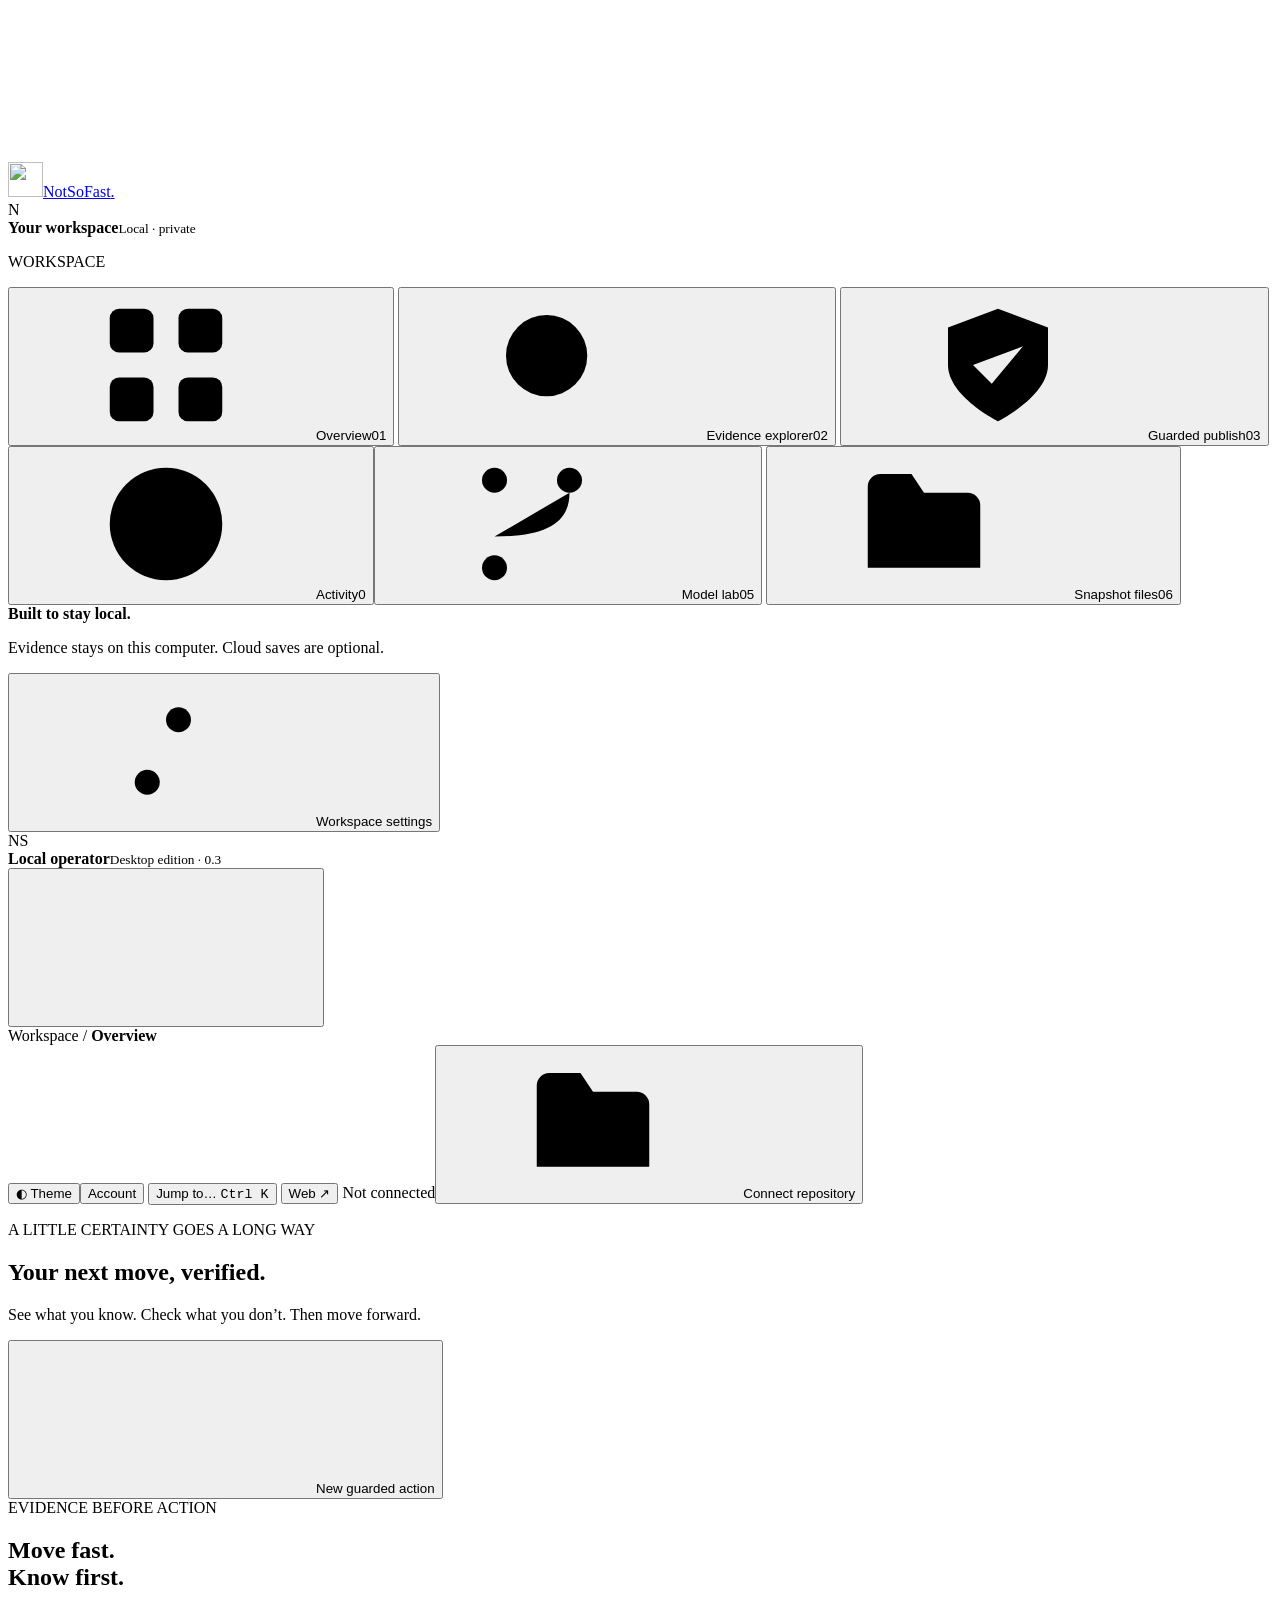
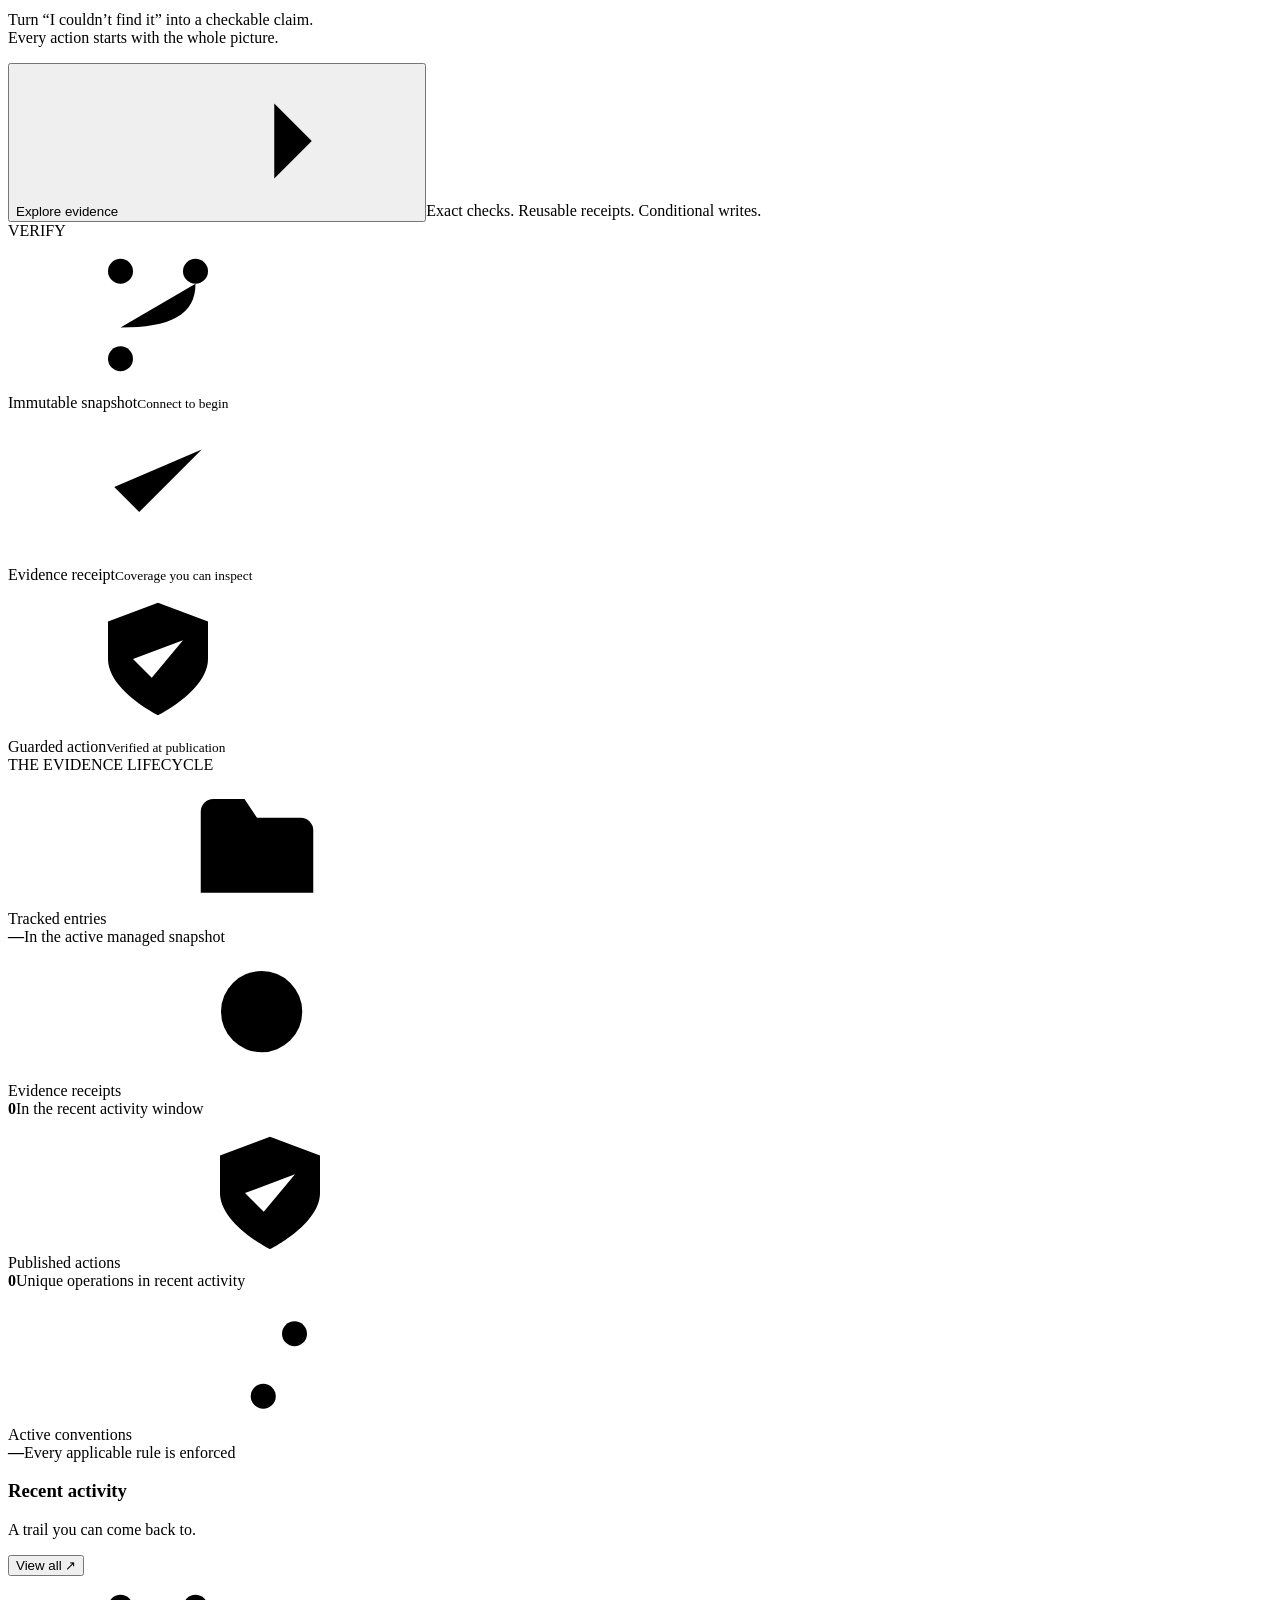
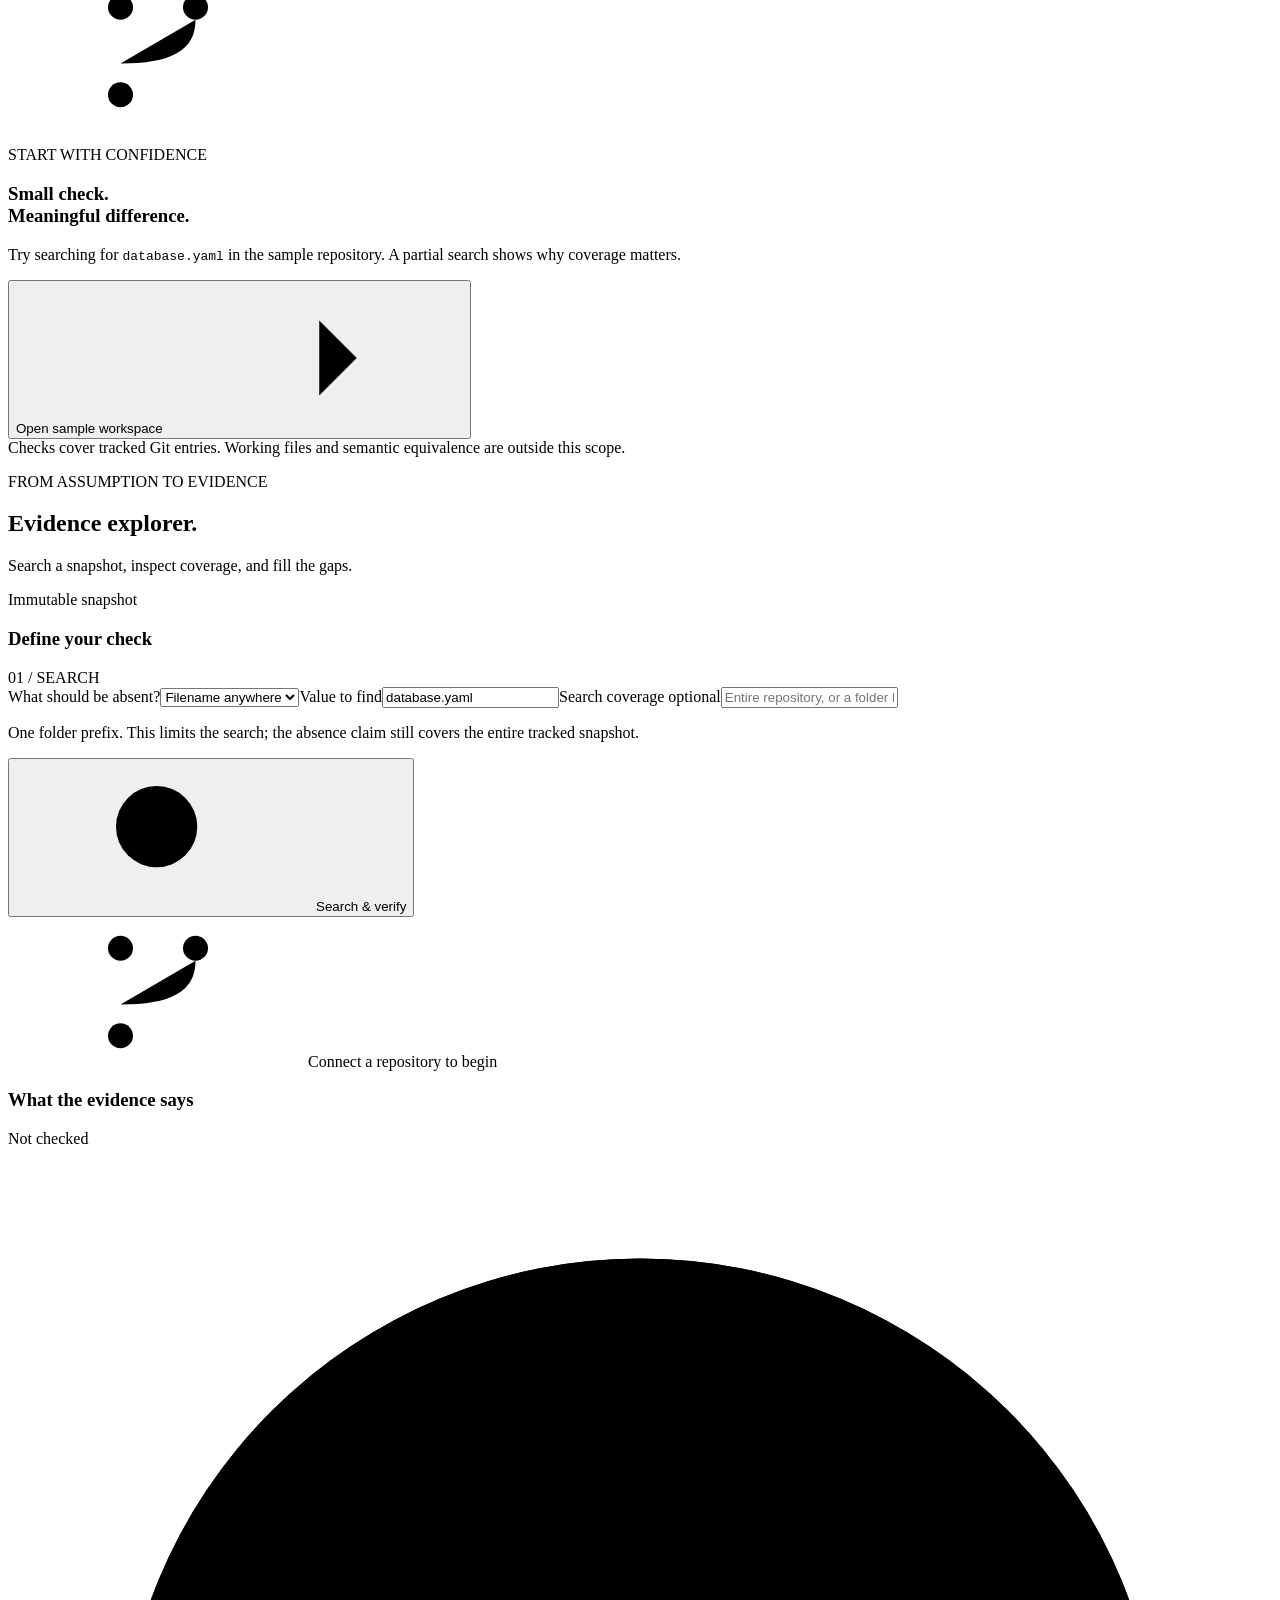
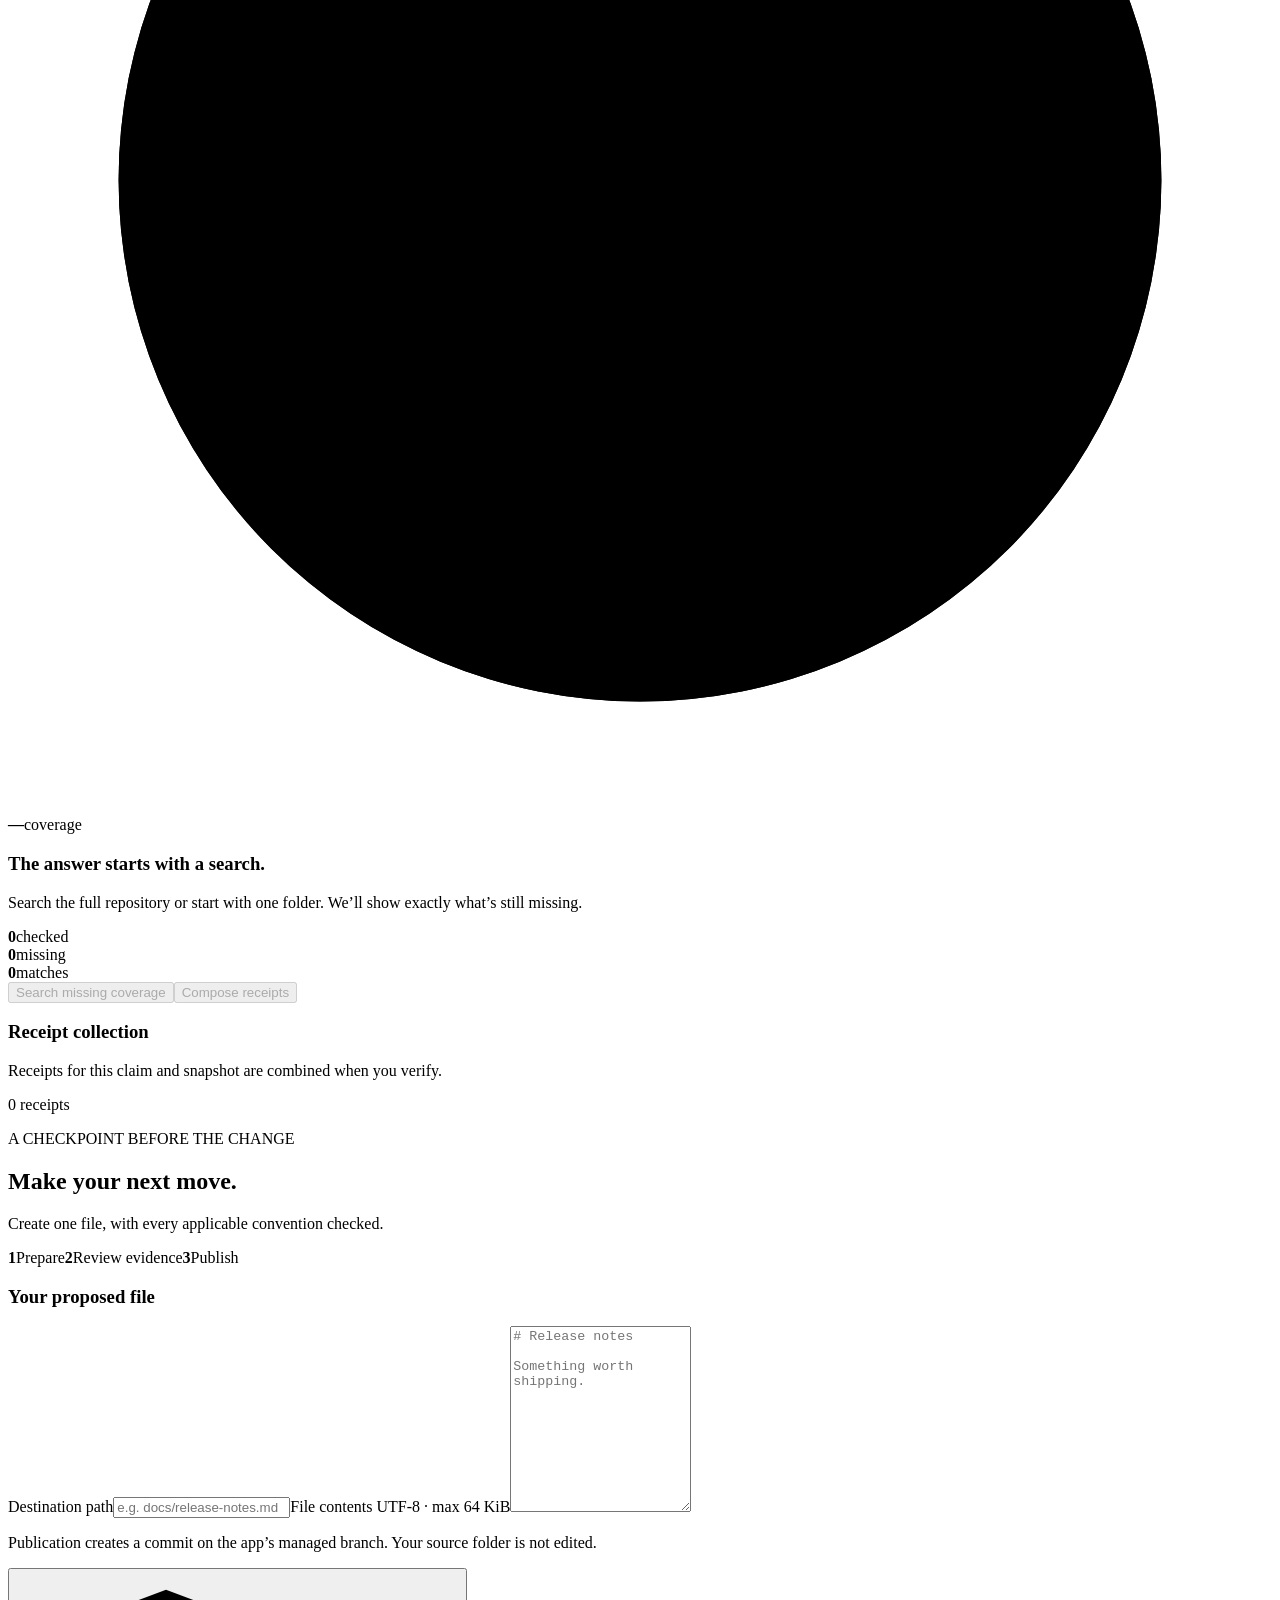
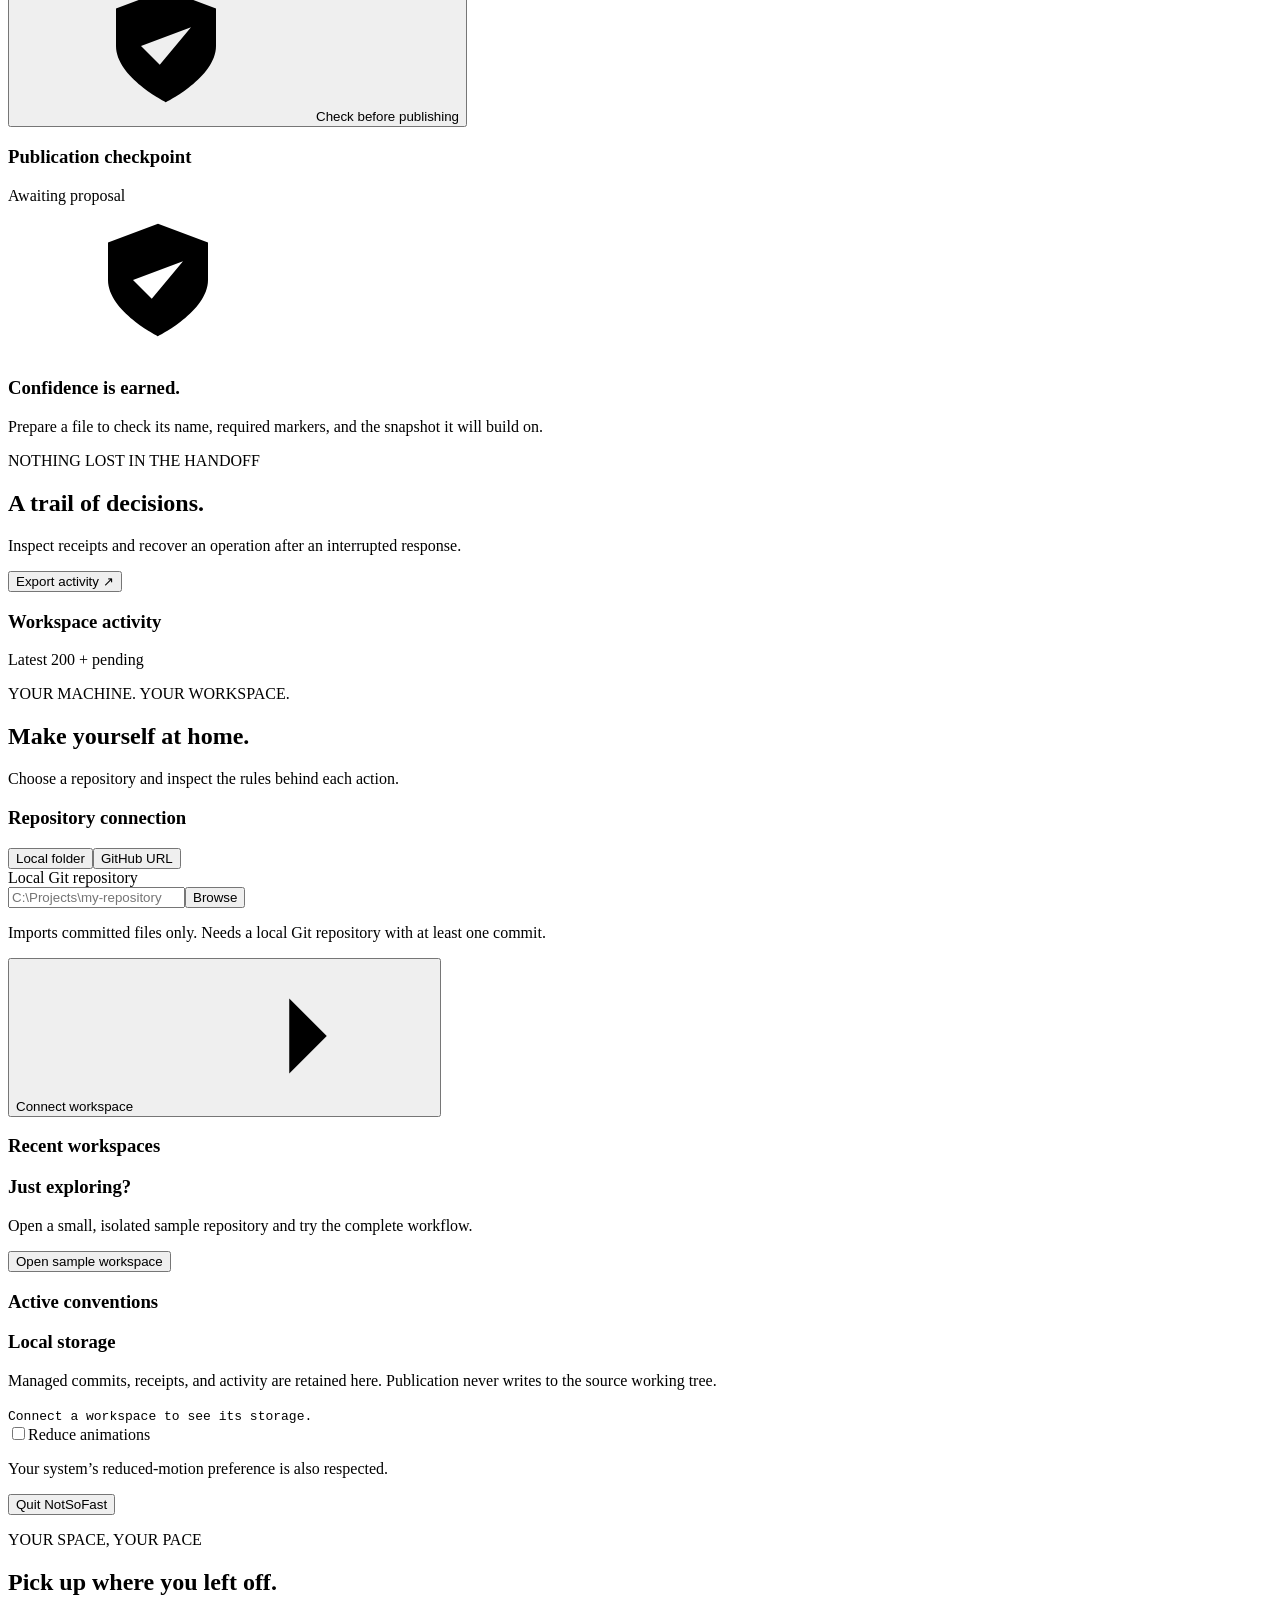
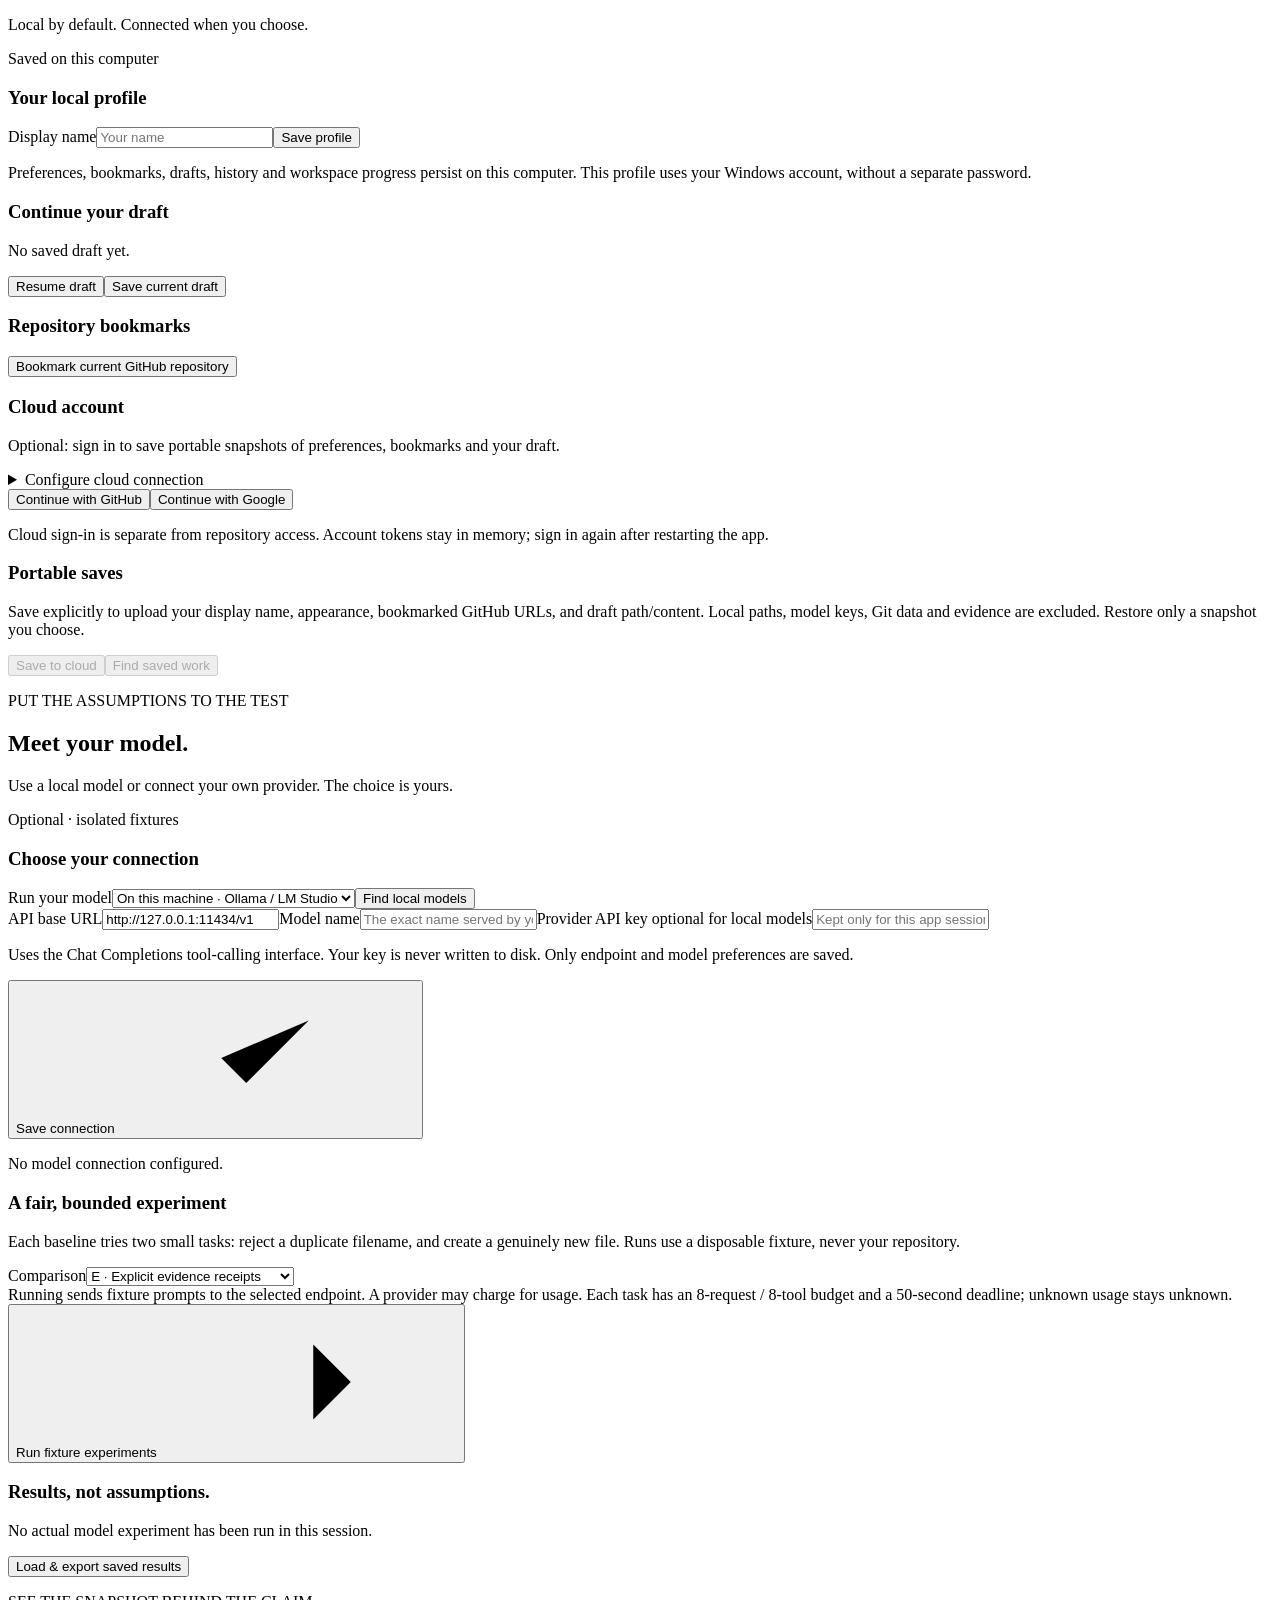
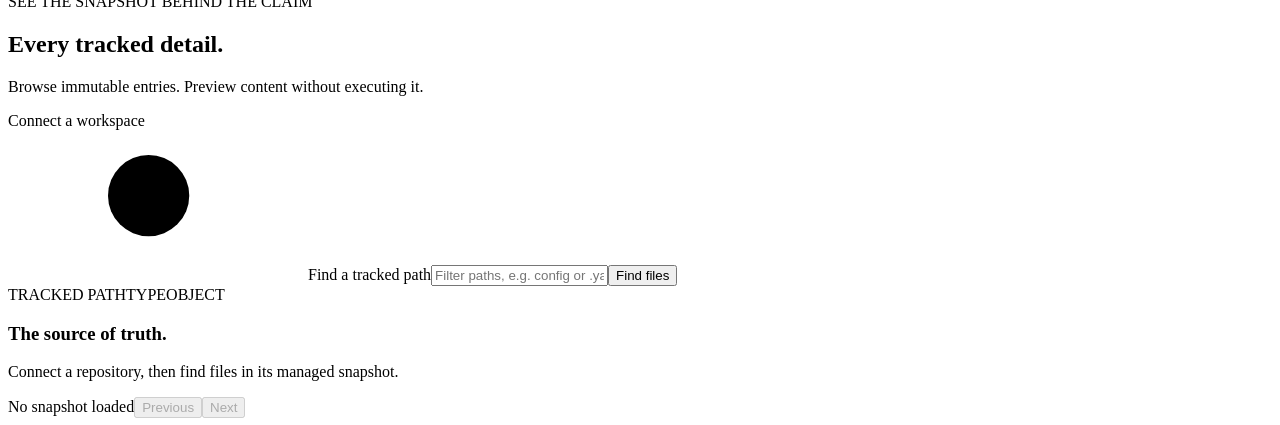
==== commit b6f41539: "feat: expand desktop app with themes, cloud accounts, and Windows installer" ====
--- a/desktop/web/index.html
+++ b/desktop/web/index.html
@@ -3,10 +3,11 @@
   <head>
     <meta charset="utf-8" />
     <meta name="viewport" content="width=device-width,initial-scale=1" />
-    <meta name="color-scheme" content="light" />
+    <meta name="color-scheme" content="light dark" />
     <title>NotSoFast — Evidence before action</title>
     <link rel="icon" href="/mark.svg" type="image/svg+xml" />
     <link rel="stylesheet" href="/app.css" />
+    <link rel="stylesheet" href="/themes.css" />
     <script src="/app.js" defer></script>
   </head>
   <body>
@@ -114,12 +115,22 @@
               >05</span
             >
           </button>
+          <button
+            data-page="files"
+            class="nav-item"
+            aria-label="Snapshot files"
+          >
+            <svg><use href="#i-folder" /></svg>Snapshot files<span
+              class="nav-key"
+              >06</span
+            >
+          </button>
         </nav>
         <div class="sidebar-bottom">
           <div class="local-card">
             <span class="status-led"></span
             ><strong>Built to stay local.</strong>
-            <p>Your code and evidence stay<br />on this machine.</p>
+            <p>Evidence stays on this computer. Cloud saves are optional.</p>
           </div>
           <button
             data-page="settings"
@@ -131,8 +142,8 @@
           <div class="sidebar-footer">
             <span class="avatar">NS</span>
             <div>
-              <strong>Local operator</strong
-              ><small>Desktop edition · 0.2</small>
+              <strong id="profile-label">Local operator</strong
+              ><small>Desktop edition · 0.3</small>
             </div>
             <button
               id="quit"
@@ -151,6 +162,30 @@
             Workspace <span>/</span> <strong id="page-name">Overview</strong>
           </div>
           <div class="topbar-right">
+            <button
+              id="appearance-open"
+              class="command-trigger"
+              aria-label="Appearance and themes"
+            >
+              ◐ Theme</button
+            ><button data-page="account" class="command-trigger">
+              Account
+            </button>
+            <button
+              id="command-open"
+              class="command-trigger"
+              aria-label="Open command palette"
+            >
+              Jump to… <kbd>Ctrl K</kbd>
+            </button>
+            <button
+              id="open-browser"
+              class="button small subtle"
+              aria-label="Open website in browser"
+              title="Open authenticated website"
+            >
+              Web ↗
+            </button>
             <span id="connection" class="connection"
               ><i></i><span>Not connected</span></span
             ><button
@@ -163,6 +198,51 @@
           </div>
         </header>
         <main id="main" tabindex="-1">
+          <div id="error-banner" class="error-banner" role="alert" hidden>
+            <div>
+              <strong>That didn’t complete.</strong>
+              <p id="error-message"></p>
+            </div>
+            <button id="retry-status" class="button subtle">
+              Refresh workspace</button
+            ><button
+              id="dismiss-error"
+              class="icon-button"
+              aria-label="Dismiss error"
+            >
+              ×
+            </button>
+          </div>
+          <section id="session-gate" class="session-gate" hidden>
+            <img src="/mark.svg" alt="NotSoFast" width="54" height="54" />
+            <p class="eyebrow">YOUR PRIVATE WORKSPACE</p>
+            <h1>Let’s get you connected.</h1>
+            <p>
+              This browser needs a secure launch session. Open
+              <strong>NotSoFast-Web.exe</strong>, or choose
+              <strong>Web ↗</strong> in the desktop app. Both open the complete
+              website with your workspace attached.
+            </p>
+            <details>
+              <summary>I have a secure launch link</summary>
+              <form id="session-form">
+                <label for="session-link">Local launch URL</label
+                ><input
+                  id="session-link"
+                  type="password"
+                  autocomplete="off"
+                  required
+                  placeholder="Paste the link printed by the local launcher"
+                /><button class="button dark" type="submit">
+                  Connect securely
+                </button>
+              </form>
+            </details>
+            <p class="field-note">
+              Keep the app running. Opening an HTML file directly does not start
+              the local service.
+            </p>
+          </section>
           <section
             id="page-overview"
             class="page active"
@@ -555,6 +635,83 @@
             <div class="two-column">
               <section class="panel form-panel">
                 <h3>Repository connection</h3>
+                <div
+                  class="connection-tabs"
+                  role="group"
+                  aria-label="Repository source"
+                >
+                  <button id="tab-local" class="active" type="button">
+                    Local folder</button
+                  ><button id="tab-github" type="button">GitHub URL</button>
+                </div>
+                <div id="github-connect" hidden>
+                  <div class="github-account">
+                    <span class="avatar">GH</span>
+                    <div>
+                      <strong id="github-account-name"
+                        >GitHub, on your terms.</strong
+                      >
+                      <p id="github-account-description">
+                        Public repositories need only a URL.
+                      </p>
+                    </div>
+                    <button
+                      id="github-sign-in"
+                      class="button subtle"
+                      type="button"
+                    >
+                      Sign in</button
+                    ><button
+                      id="github-sign-out"
+                      class="text-button"
+                      type="button"
+                      hidden
+                    >
+                      Disconnect
+                    </button>
+                  </div>
+                  <div id="github-auth-box" class="auth-box" hidden>
+                    <p id="github-auth-message"></p>
+                    <strong id="github-device-code"></strong
+                    ><a
+                      id="github-authorize"
+                      class="button dark"
+                      href="https://github.com/login/device"
+                      target="_blank"
+                      rel="noopener noreferrer"
+                      >Continue on GitHub ↗</a
+                    ><button
+                      id="github-cancel"
+                      class="text-button"
+                      type="button"
+                    >
+                      Cancel sign-in
+                    </button>
+                  </div>
+                  <form id="github-form">
+                    <label for="github-url">GitHub repository URL</label
+                    ><input
+                      id="github-url"
+                      type="url"
+                      required
+                      placeholder="https://github.com/owner/repository"
+                      maxlength="2048"
+                    />
+                    <p class="field-note">
+                      Imports the latest committed snapshot into an isolated
+                      local workspace. Private repositories require sign-in.
+                      This never pushes to GitHub.
+                    </p>
+                    <button type="submit" class="button dark">
+                      Import from GitHub<svg><use href="#i-arrow" /></svg>
+                    </button>
+                  </form>
+                  <p class="field-note">
+                    Sign-in uses the official GitHub CLI OAuth flow. GitHub
+                    shows its requested permissions before you authorize.
+                    Credentials stay outside the webpage.
+                  </p>
+                </div>
                 <form id="connect-form">
                   <label for="repository-path">Local Git repository</label>
                   <div class="input-button">
@@ -575,6 +732,9 @@
                   </button>
                 </form>
                 <div class="divider"></div>
+                <h3>Recent workspaces</h3>
+                <div id="recent-workspaces" class="workspace-list"></div>
+                <div class="divider"></div>
                 <h3>Just exploring?</h3>
                 <p>
                   Open a small, isolated sample repository and try the complete
@@ -607,6 +767,125 @@
                 <button id="settings-quit" class="button subtle">
                   Quit NotSoFast
                 </button>
+              </section>
+            </div>
+          </section>
+          <section
+            id="page-account"
+            class="page"
+            aria-labelledby="account-title"
+          >
+            <div class="page-heading">
+              <div>
+                <p class="eyebrow">YOUR SPACE, YOUR PACE</p>
+                <h1 id="account-title">
+                  Pick up where you left off<span class="accent-text">.</span>
+                </h1>
+                <p>Local by default. Connected when you choose.</p>
+              </div>
+              <span id="account-state" class="badge"
+                >Saved on this computer</span
+              >
+            </div>
+            <div id="account-insights" class="metrics"></div>
+            <div class="two-column">
+              <section class="panel form-panel">
+                <h3>Your local profile</h3>
+                <form id="profile-form">
+                  <label for="profile-name">Display name</label
+                  ><input
+                    id="profile-name"
+                    maxlength="100"
+                    placeholder="Your name"
+                  /><button class="button dark" type="submit">
+                    Save profile
+                  </button>
+                </form>
+                <p class="field-note">
+                  Preferences, bookmarks, drafts, history and workspace progress
+                  persist on this computer. This profile uses your Windows
+                  account, without a separate password.
+                </p>
+                <div class="divider"></div>
+                <h3>Continue your draft</h3>
+                <p id="draft-summary" class="field-note">No saved draft yet.</p>
+                <div class="button-row">
+                  <button id="resume-draft" class="button subtle">
+                    Resume draft</button
+                  ><button id="save-draft" class="button subtle">
+                    Save current draft
+                  </button>
+                </div>
+                <div class="divider"></div>
+                <h3>Repository bookmarks</h3>
+                <button id="bookmark-current" class="button subtle">
+                  Bookmark current GitHub repository
+                </button>
+                <div id="bookmarks" class="workspace-list"></div>
+              </section>
+              <section class="panel form-panel">
+                <h3>Cloud account</h3>
+                <p id="cloud-description" class="field-note">
+                  Optional: sign in to save portable snapshots of preferences,
+                  bookmarks and your draft.
+                </p>
+                <details id="cloud-setup">
+                  <summary>Configure cloud connection</summary>
+                  <form id="cloud-form">
+                    <label for="cloud-url">Supabase project URL</label
+                    ><input
+                      id="cloud-url"
+                      type="url"
+                      placeholder="https://your-project.supabase.co"
+                      required
+                    /><label for="cloud-key"
+                      >Public publishable / anon key</label
+                    ><input
+                      id="cloud-key"
+                      type="password"
+                      autocomplete="off"
+                      required
+                      maxlength="4096"
+                    />
+                    <p class="field-note">
+                      Never use a service-role key or OAuth secret. Apply
+                      cloud/schema.sql and enable the provider in your project
+                      first.
+                    </p>
+                    <button class="button dark" type="submit">
+                      Save connection
+                    </button>
+                  </form>
+                </details>
+                <div class="button-row">
+                  <button id="cloud-github" class="button dark">
+                    Continue with GitHub</button
+                  ><button id="cloud-google" class="button subtle">
+                    Continue with Google</button
+                  ><button id="cloud-signout" class="button subtle" hidden>
+                    Sign out
+                  </button>
+                </div>
+                <p class="field-note">
+                  Cloud sign-in is separate from repository access. Account
+                  tokens stay in memory; sign in again after restarting the app.
+                </p>
+                <div class="divider"></div>
+                <h3>Portable saves</h3>
+                <p class="field-note">
+                  Save explicitly to upload your display name, appearance,
+                  bookmarked GitHub URLs, and draft path/content. Local paths,
+                  model keys, Git data and evidence are excluded. Restore only a
+                  snapshot you choose.
+                </p>
+                <div class="button-row">
+                  <button id="cloud-save" class="button dark" disabled>
+                    Save to cloud</button
+                  ><button id="cloud-list" class="button subtle" disabled>
+                    Find saved work
+                  </button>
+                </div>
+                <div id="cloud-snapshots" class="workspace-list"></div>
               </section>
             </div>
           </section>
@@ -725,6 +1004,53 @@
               </section>
             </div>
           </section>
+          <section id="page-files" class="page" aria-labelledby="files-title">
+            <div class="page-heading">
+              <div>
+                <p class="eyebrow">SEE THE SNAPSHOT BEHIND THE CLAIM</p>
+                <h1 id="files-title">
+                  Every tracked detail<span class="accent-text">.</span>
+                </h1>
+                <p>
+                  Browse immutable entries. Preview content without executing
+                  it.
+                </p>
+              </div>
+              <span class="badge current-snapshot">Connect a workspace</span>
+            </div>
+            <section class="panel">
+              <form id="file-search-form" class="file-toolbar">
+                <svg><use href="#i-search" /></svg
+                ><label for="file-query" class="sr-only"
+                  >Find a tracked path</label
+                ><input
+                  id="file-query"
+                  placeholder="Filter paths, e.g. config or .yaml"
+                  maxlength="4096"
+                /><button type="submit" class="button dark">Find files</button>
+              </form>
+              <div class="file-table-head">
+                <span>TRACKED PATH</span><span>TYPE</span><span>OBJECT</span>
+              </div>
+              <div id="file-list" class="file-list">
+                <div class="empty-state">
+                  <h3>The source of truth.</h3>
+                  <p>
+                    Connect a repository, then find files in its managed
+                    snapshot.
+                  </p>
+                </div>
+              </div>
+              <div class="file-pagination">
+                <span id="file-total">No snapshot loaded</span
+                ><button id="files-prev" class="button subtle" disabled>
+                  Previous</button
+                ><button id="files-next" class="button subtle" disabled>
+                  Next
+                </button>
+              </div>
+            </section>
+          </section>
         </main>
       </div>
     </div>
@@ -732,6 +1058,104 @@
       <span class="spinner"></span><span id="busy-label">Working…</span>
     </div>
     <div id="toast" class="toast" role="status" hidden></div>
+    <dialog id="appearance-dialog">
+      <div class="dialog-head">
+        <div>
+          <p class="eyebrow">MAKE IT YOURS</p>
+          <h3>Set the atmosphere.</h3>
+        </div>
+        <button
+          id="appearance-close"
+          class="icon-button"
+          aria-label="Close appearance"
+        >
+          ×
+        </button>
+      </div>
+      <p class="field-note">
+        Appearance follows you across desktop and browser windows.
+      </p>
+      <label for="theme-mode">Brightness</label
+      ><select id="theme-mode">
+        <option value="system">Match system</option>
+        <option value="light">Daylight</option>
+        <option value="dark">After hours</option></select
+      ><label>Accent collection</label>
+      <div id="scheme-options" class="scheme-grid"></div>
+      <div class="theme-preview">
+        <span class="pill">YOUR NEXT MOVE</span>
+        <h2>Clarity looks good<br />in every color.</h2>
+        <div class="theme-preview-orb"></div>
+      </div>
+      <div class="dialog-actions">
+        <button id="appearance-save" class="button dark">
+          Save appearance
+        </button>
+      </div>
+    </dialog>
+    <dialog id="cloud-restore-dialog">
+      <div class="dialog-head">
+        <h3>Restore this saved profile?</h3>
+        <button
+          id="restore-close"
+          class="icon-button"
+          aria-label="Close restore"
+        >
+          ×
+        </button>
+      </div>
+      <pre id="restore-preview"></pre>
+      <p class="field-note">
+        This replaces your local display name, appearance, bookmarks and saved
+        draft. Repository history and evidence stay unchanged.
+      </p>
+      <div class="dialog-actions">
+        <button id="restore-confirm" class="button dark">
+          Restore this snapshot
+        </button>
+      </div>
+    </dialog>
+    <dialog id="command-dialog" class="command-dialog">
+      <div class="dialog-head">
+        <h3>Where do you want to go?</h3>
+        <button
+          id="command-close"
+          class="icon-button"
+          aria-label="Close command palette"
+        >
+          ×
+        </button>
+      </div>
+      <label for="command-query" class="sr-only">Find an action</label
+      ><input
+        id="command-query"
+        placeholder="Search pages and actions…"
+        autocomplete="off"
+      />
+      <div id="command-list"></div>
+      <p class="field-note">Tab to choose · Enter to open · Esc to close</p>
+    </dialog>
+    <dialog id="preview-dialog">
+      <div class="dialog-head">
+        <div>
+          <h3 id="preview-name"></h3>
+          <p id="preview-meta" class="field-note"></p>
+        </div>
+        <button
+          id="preview-close"
+          class="icon-button"
+          aria-label="Close preview"
+        >
+          ×
+        </button>
+      </div>
+      <pre id="preview-content"></pre>
+      <div class="dialog-actions">
+        <button id="preview-download" class="button subtle">
+          Download file
+        </button>
+      </div>
+    </dialog>
     <dialog id="detail-dialog">
       <div class="dialog-head">
         <h3 id="detail-title">Activity details</h3>
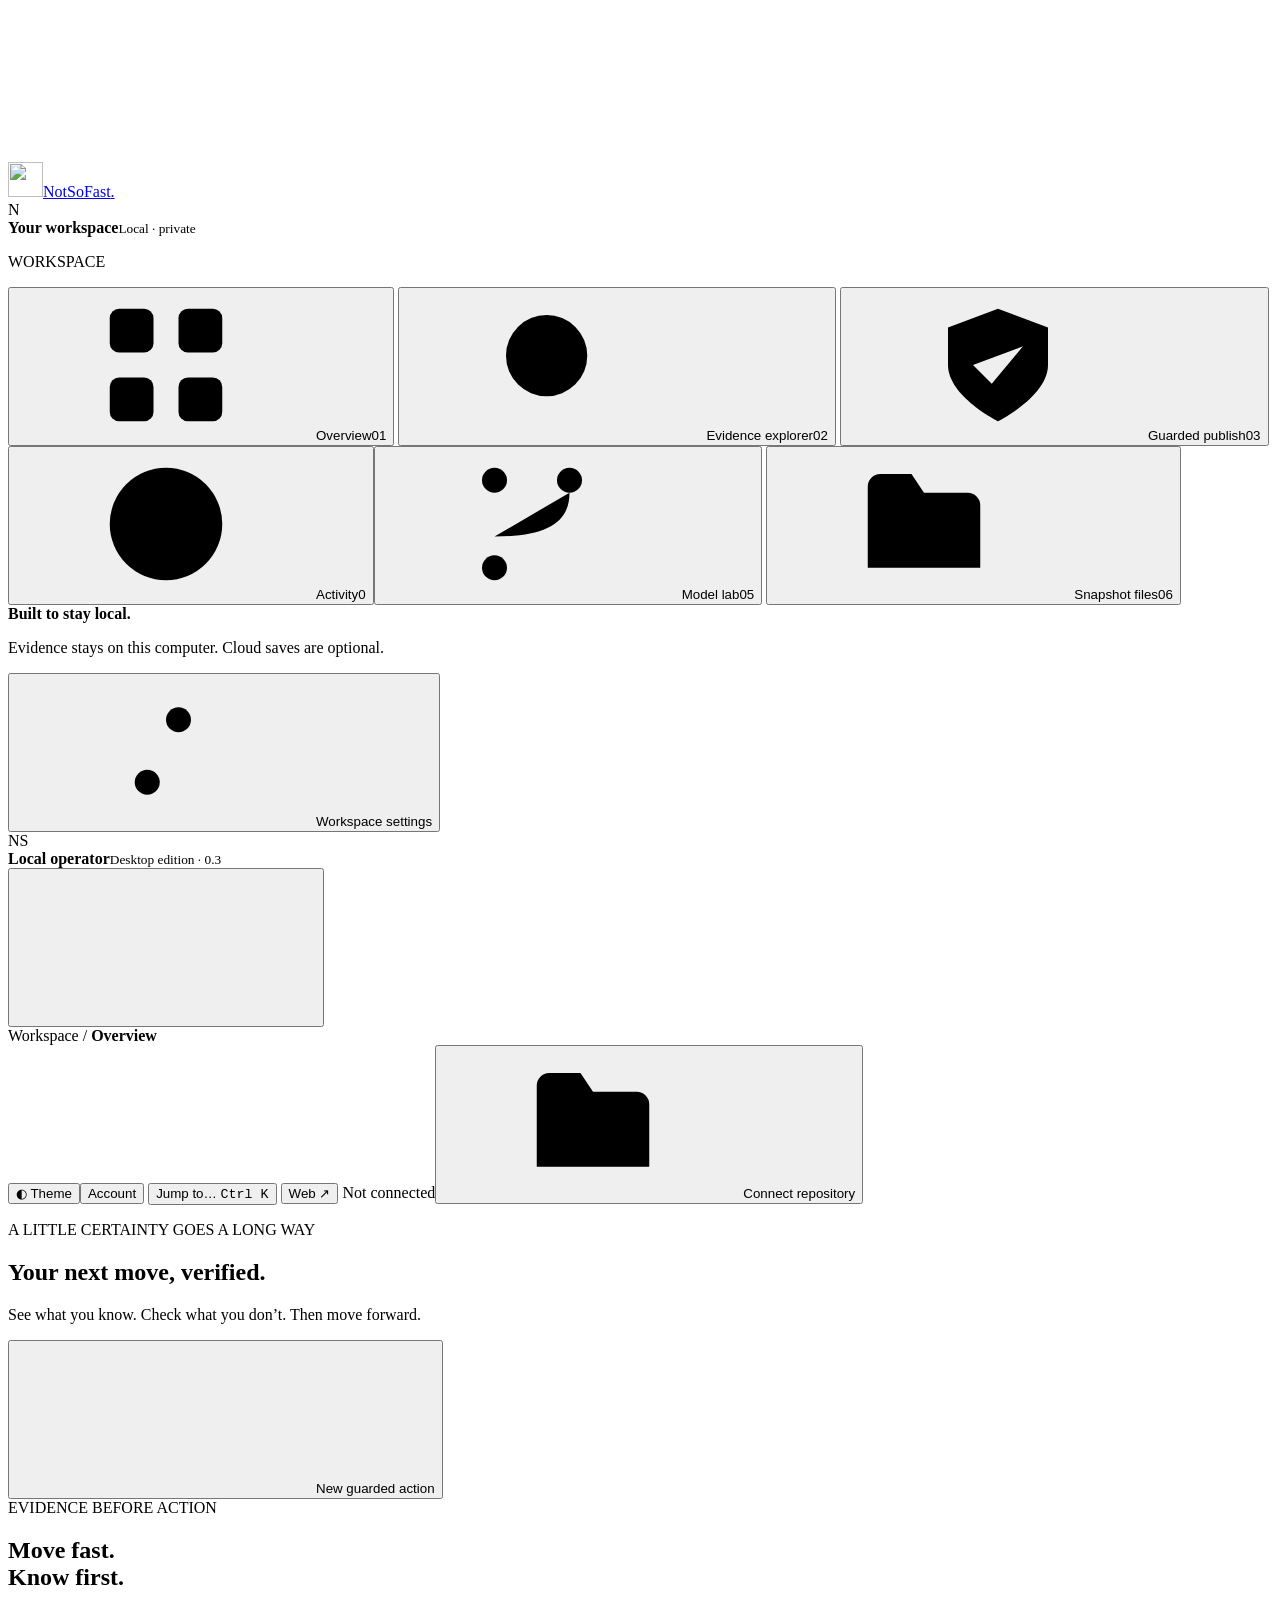
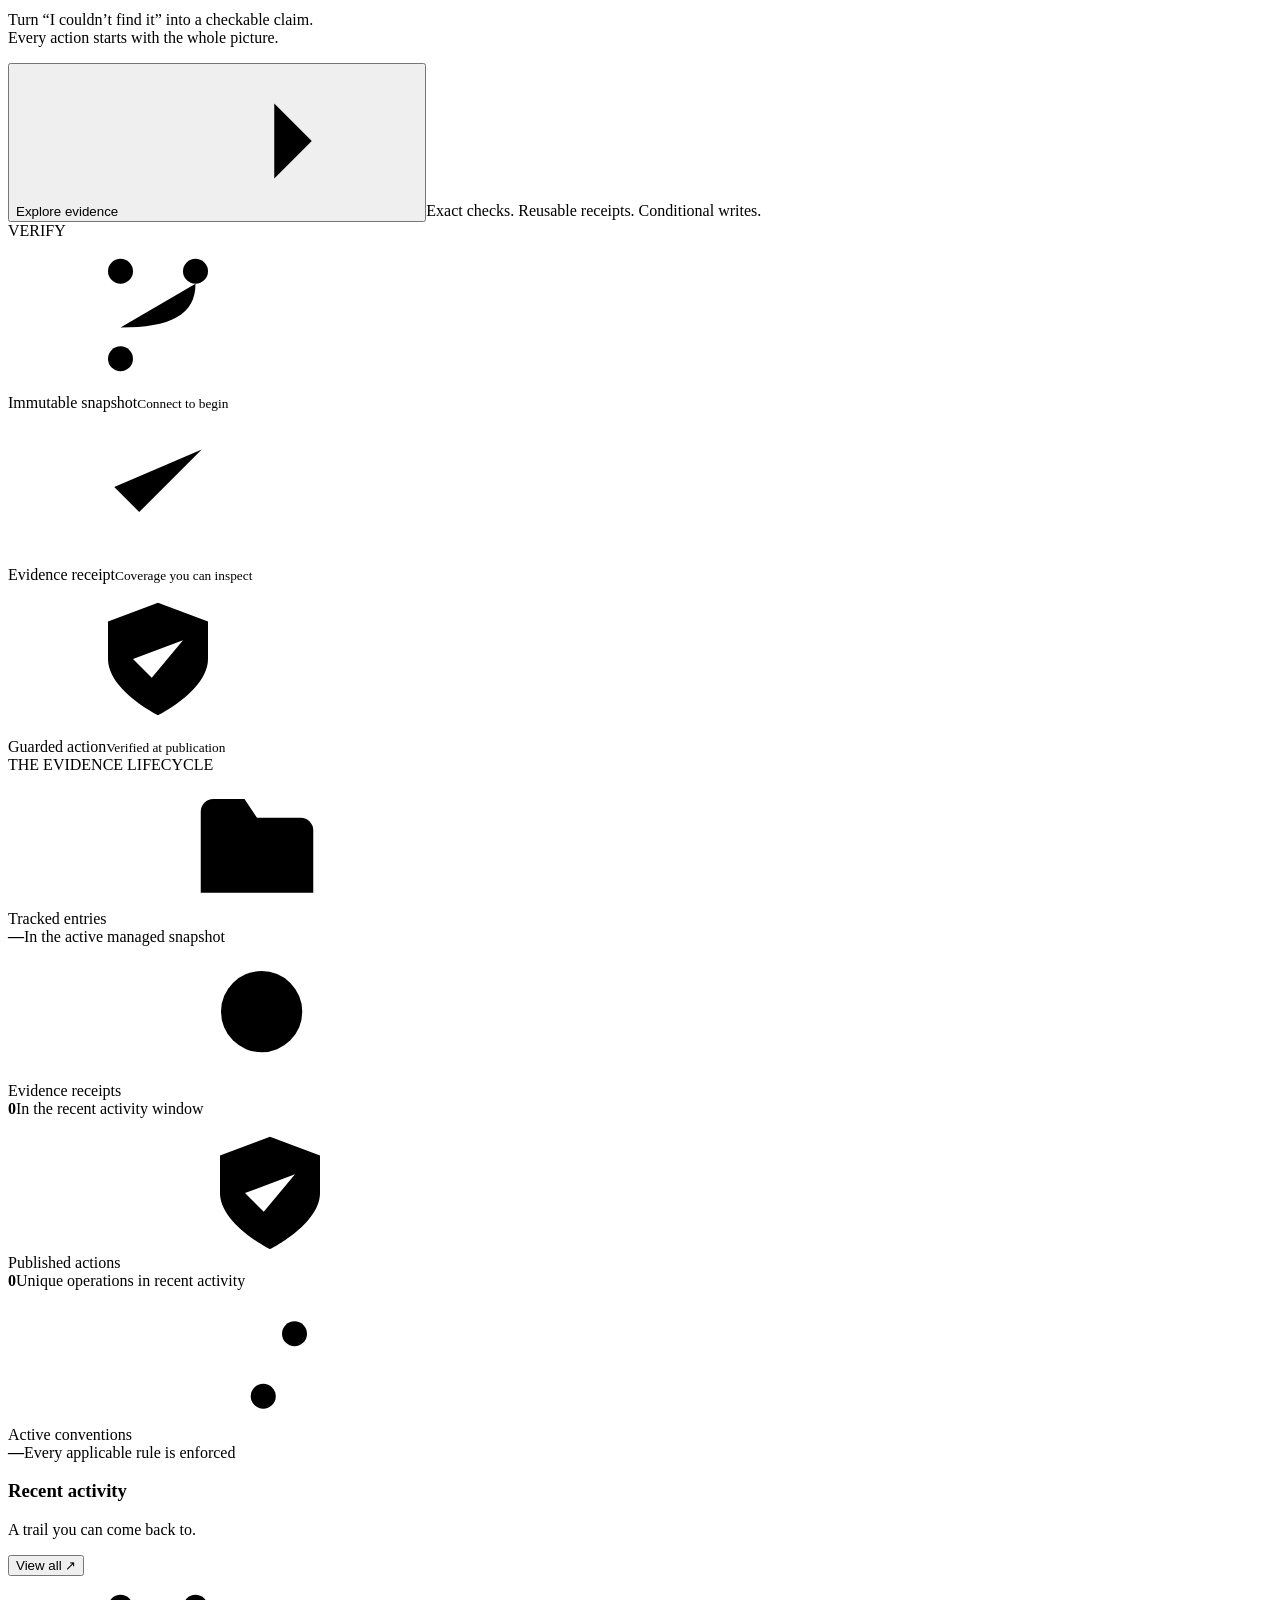
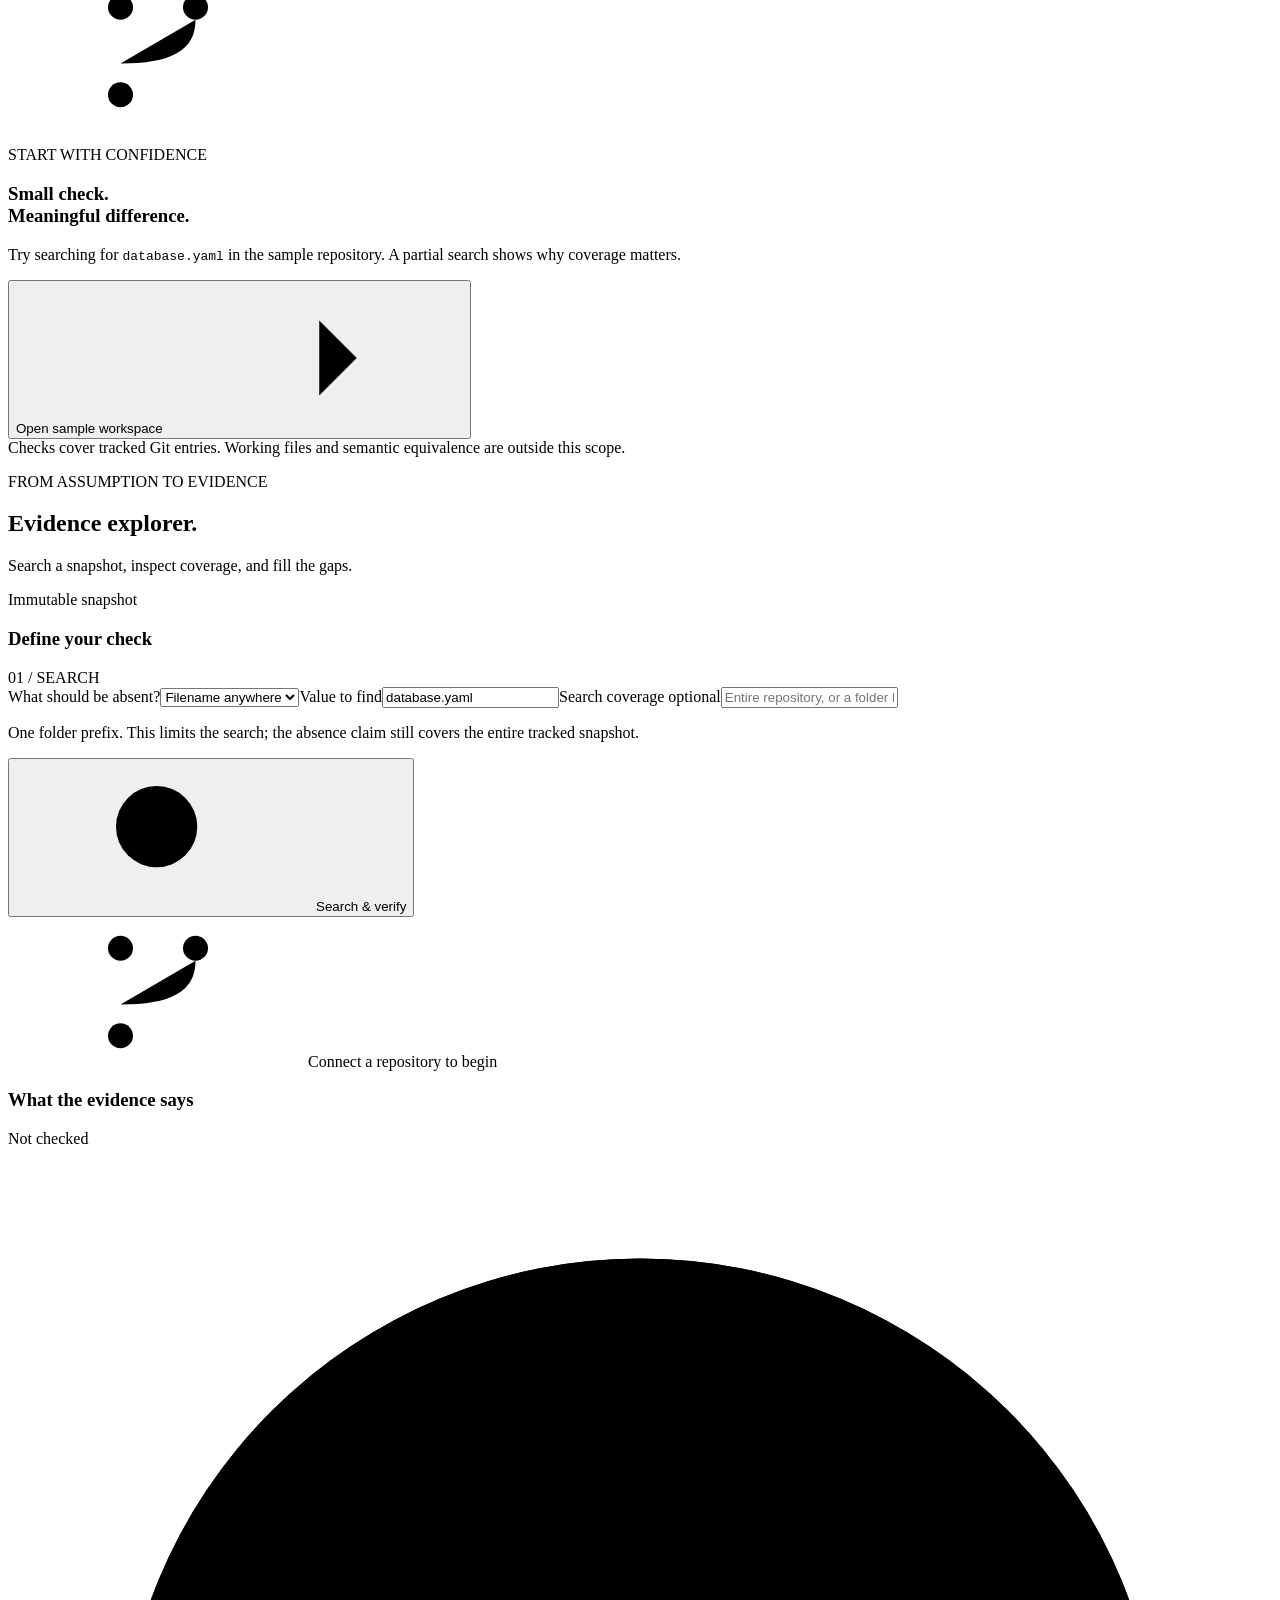
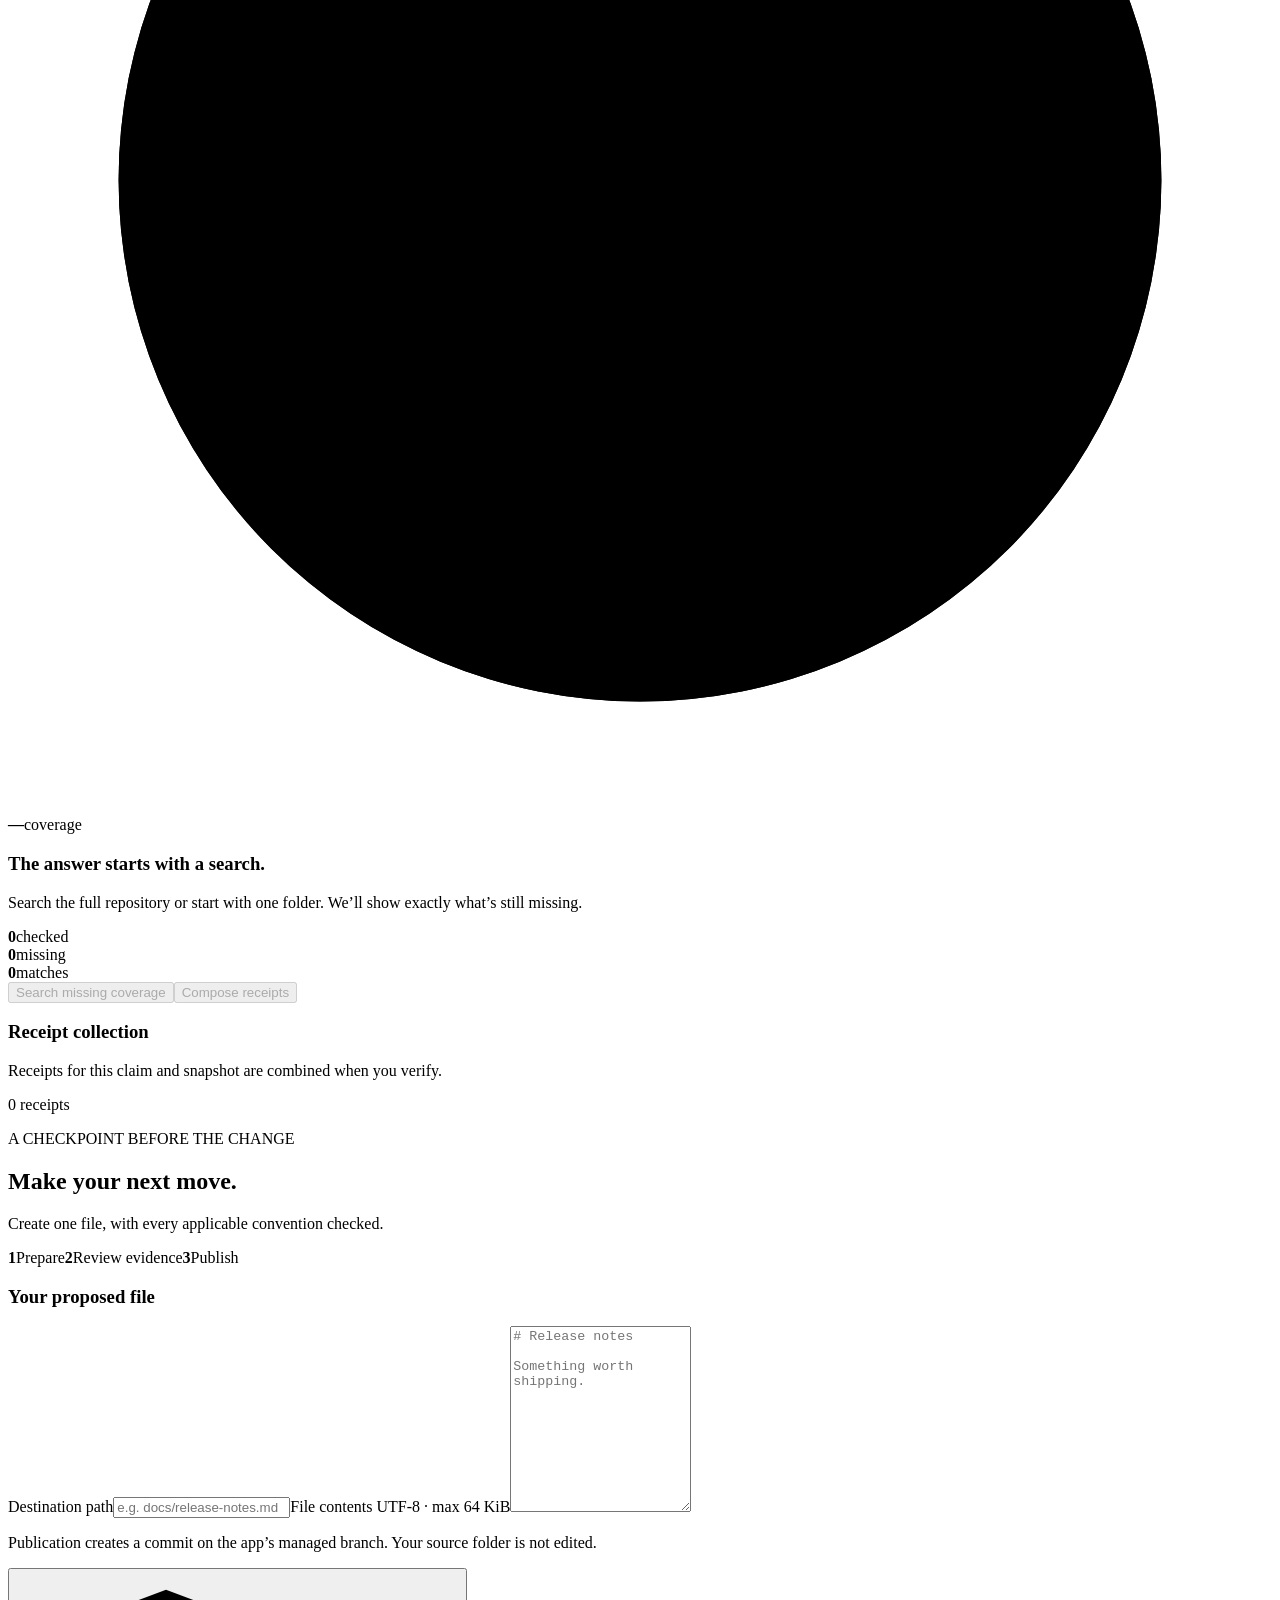
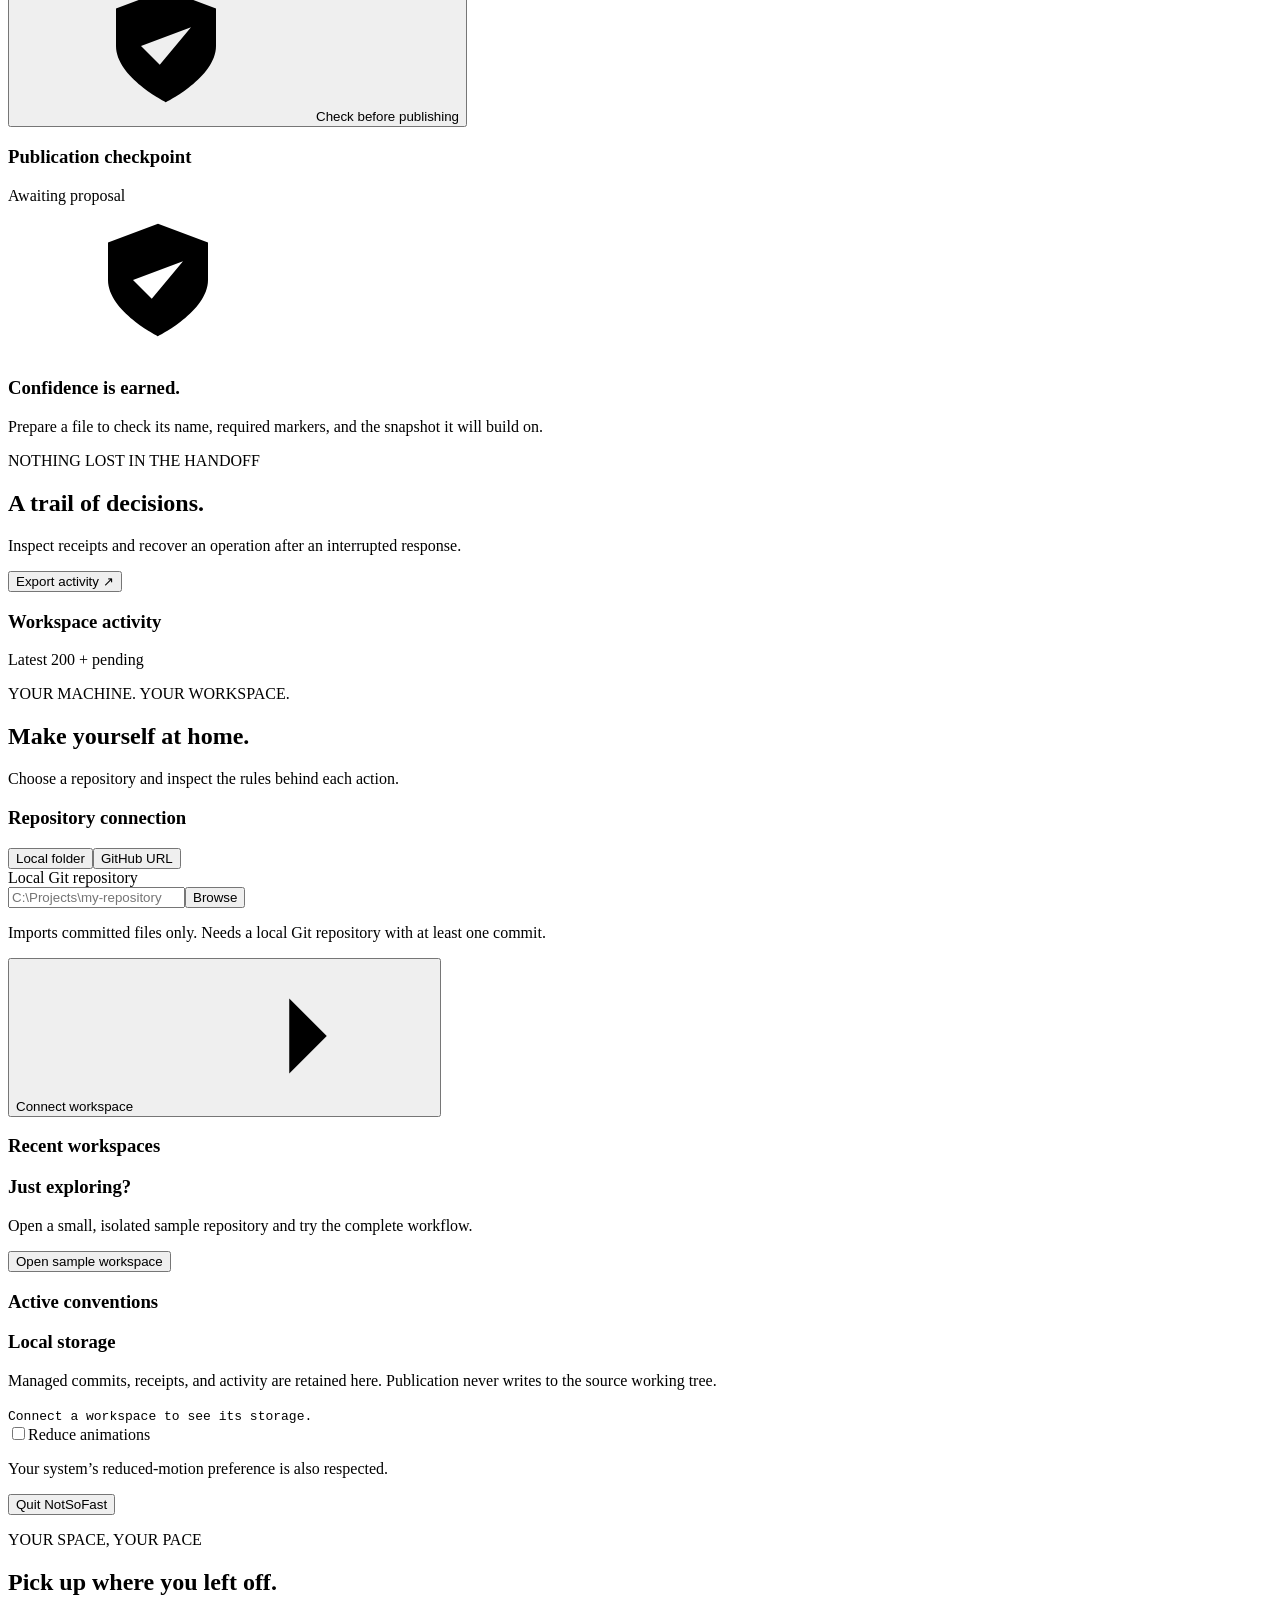
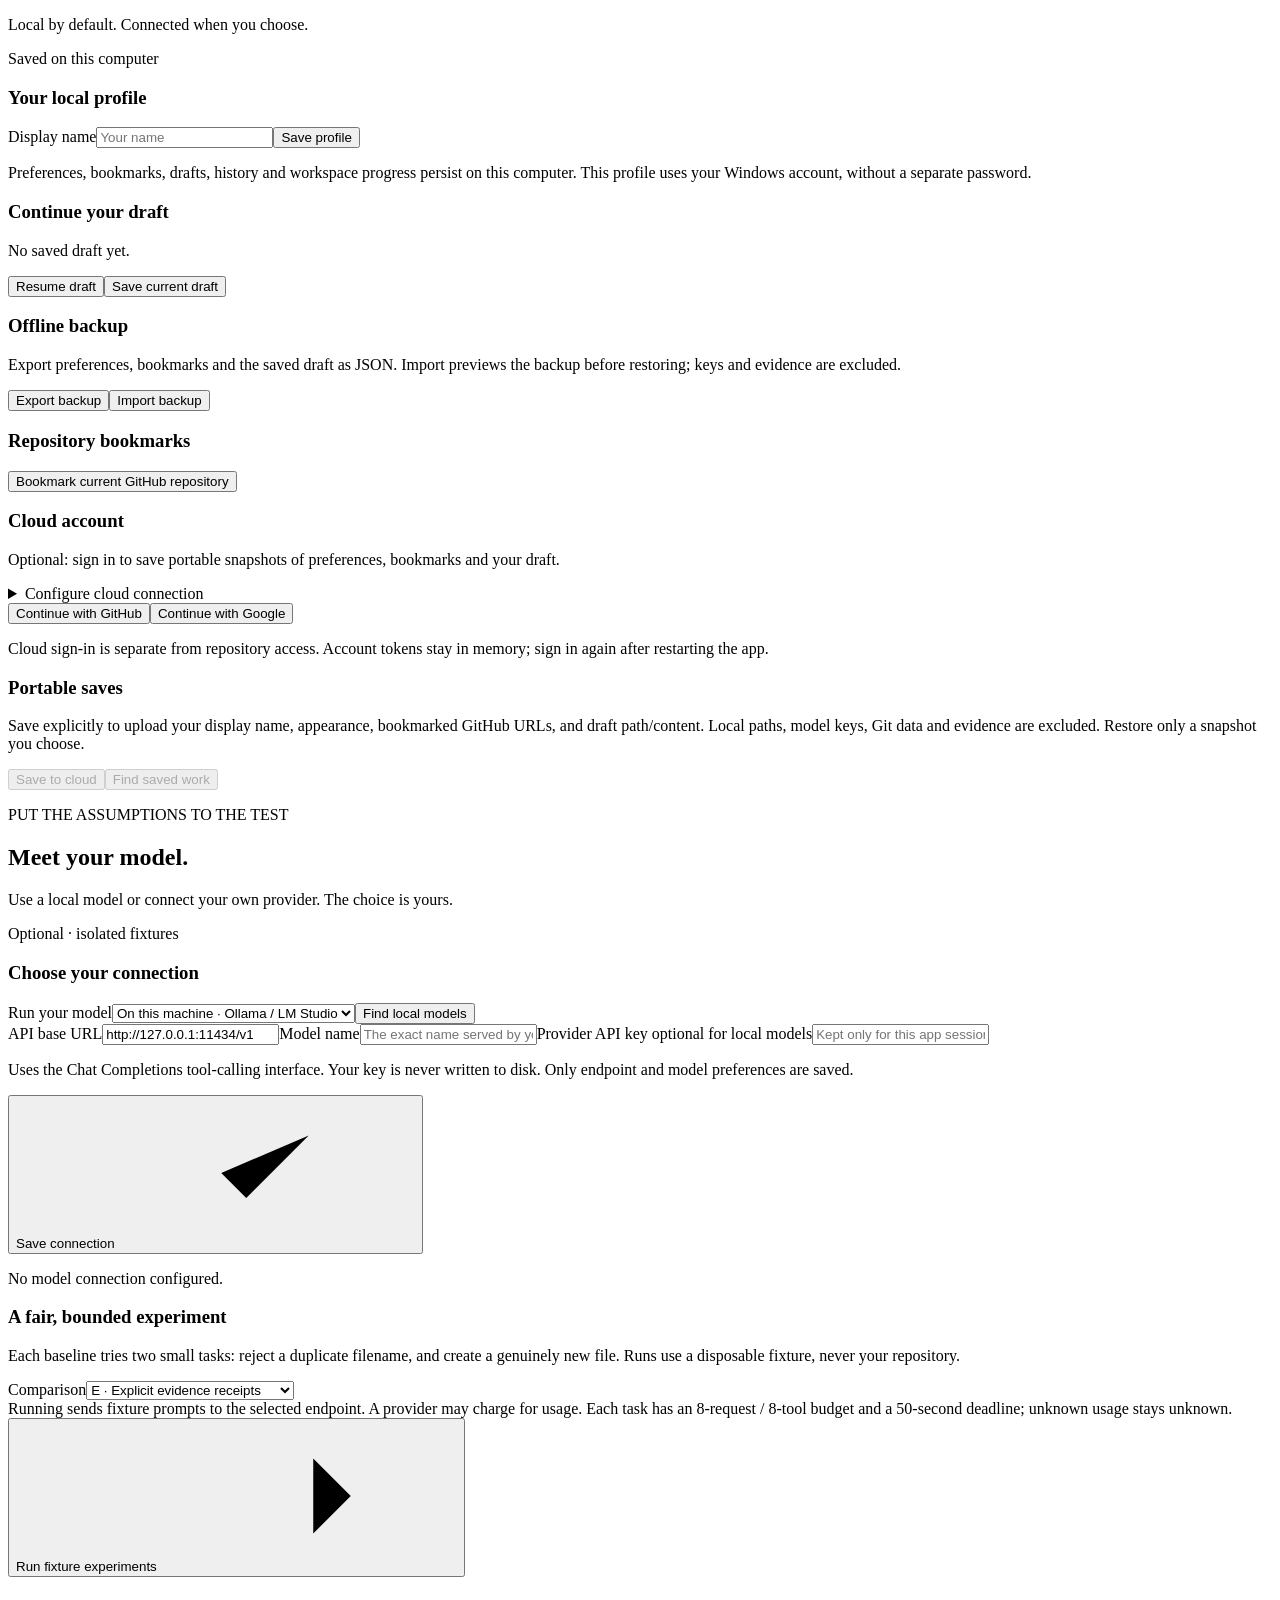
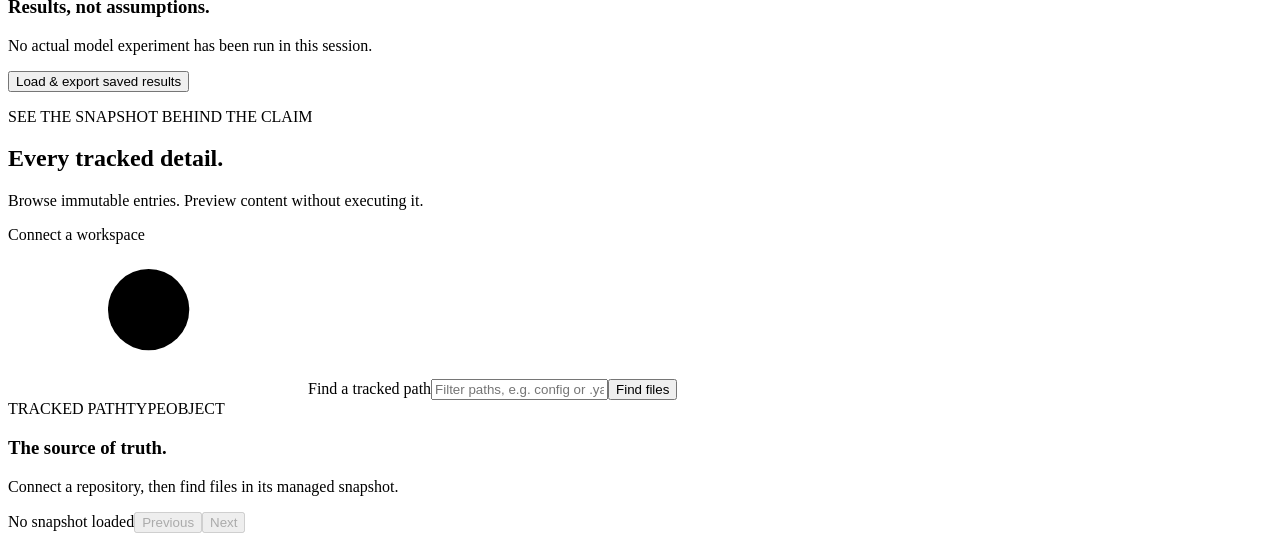
==== commit 5e0e2232: "feat: polish desktop UI and add Vercel-ready product website" ====
--- a/desktop/web/index.html
+++ b/desktop/web/index.html
@@ -817,6 +817,25 @@
                   </button>
                 </div>
                 <div class="divider"></div>
+                <h3>Offline backup</h3>
+                <p class="field-note">
+                  Export preferences, bookmarks and the saved draft as JSON.
+                  Import previews the backup before restoring; keys and evidence
+                  are excluded.
+                </p>
+                <div class="button-row">
+                  <button id="profile-export" class="button subtle">
+                    Export backup</button
+                  ><button id="profile-import" class="button subtle">
+                    Import backup</button
+                  ><input
+                    id="profile-import-file"
+                    type="file"
+                    accept="application/json,.json"
+                    hidden
+                  />
+                </div>
+                <div class="divider"></div>
                 <h3>Repository bookmarks</h3>
                 <button id="bookmark-current" class="button subtle">
                   Bookmark current GitHub repository
@@ -1072,22 +1091,27 @@
           ×
         </button>
       </div>
-      <p class="field-note">
-        Appearance follows you across desktop and browser windows.
-      </p>
-      <label for="theme-mode">Brightness</label
-      ><select id="theme-mode">
-        <option value="system">Match system</option>
-        <option value="light">Daylight</option>
-        <option value="dark">After hours</option></select
-      ><label>Accent collection</label>
-      <div id="scheme-options" class="scheme-grid"></div>
-      <div class="theme-preview">
-        <span class="pill">YOUR NEXT MOVE</span>
-        <h2>Clarity looks good<br />in every color.</h2>
-        <div class="theme-preview-orb"></div>
+      <div class="dialog-body">
+        <p class="field-note">
+          Appearance follows you across desktop and browser windows.
+        </p>
+        <label for="theme-mode">Brightness</label
+        ><select id="theme-mode">
+          <option value="system">Match system</option>
+          <option value="light">Daylight</option>
+          <option value="dark">After hours</option></select
+        ><label>Accent collection</label>
+        <div id="scheme-options" class="scheme-grid"></div>
+        <div class="theme-preview">
+          <span class="pill">YOUR NEXT MOVE</span>
+          <h2>Clarity looks good<br />in every color.</h2>
+          <div class="theme-preview-orb"></div>
+        </div>
       </div>
       <div class="dialog-actions">
+        <button id="appearance-reset" class="button subtle">
+          Reset preview
+        </button>
         <button id="appearance-save" class="button dark">
           Save appearance
         </button>
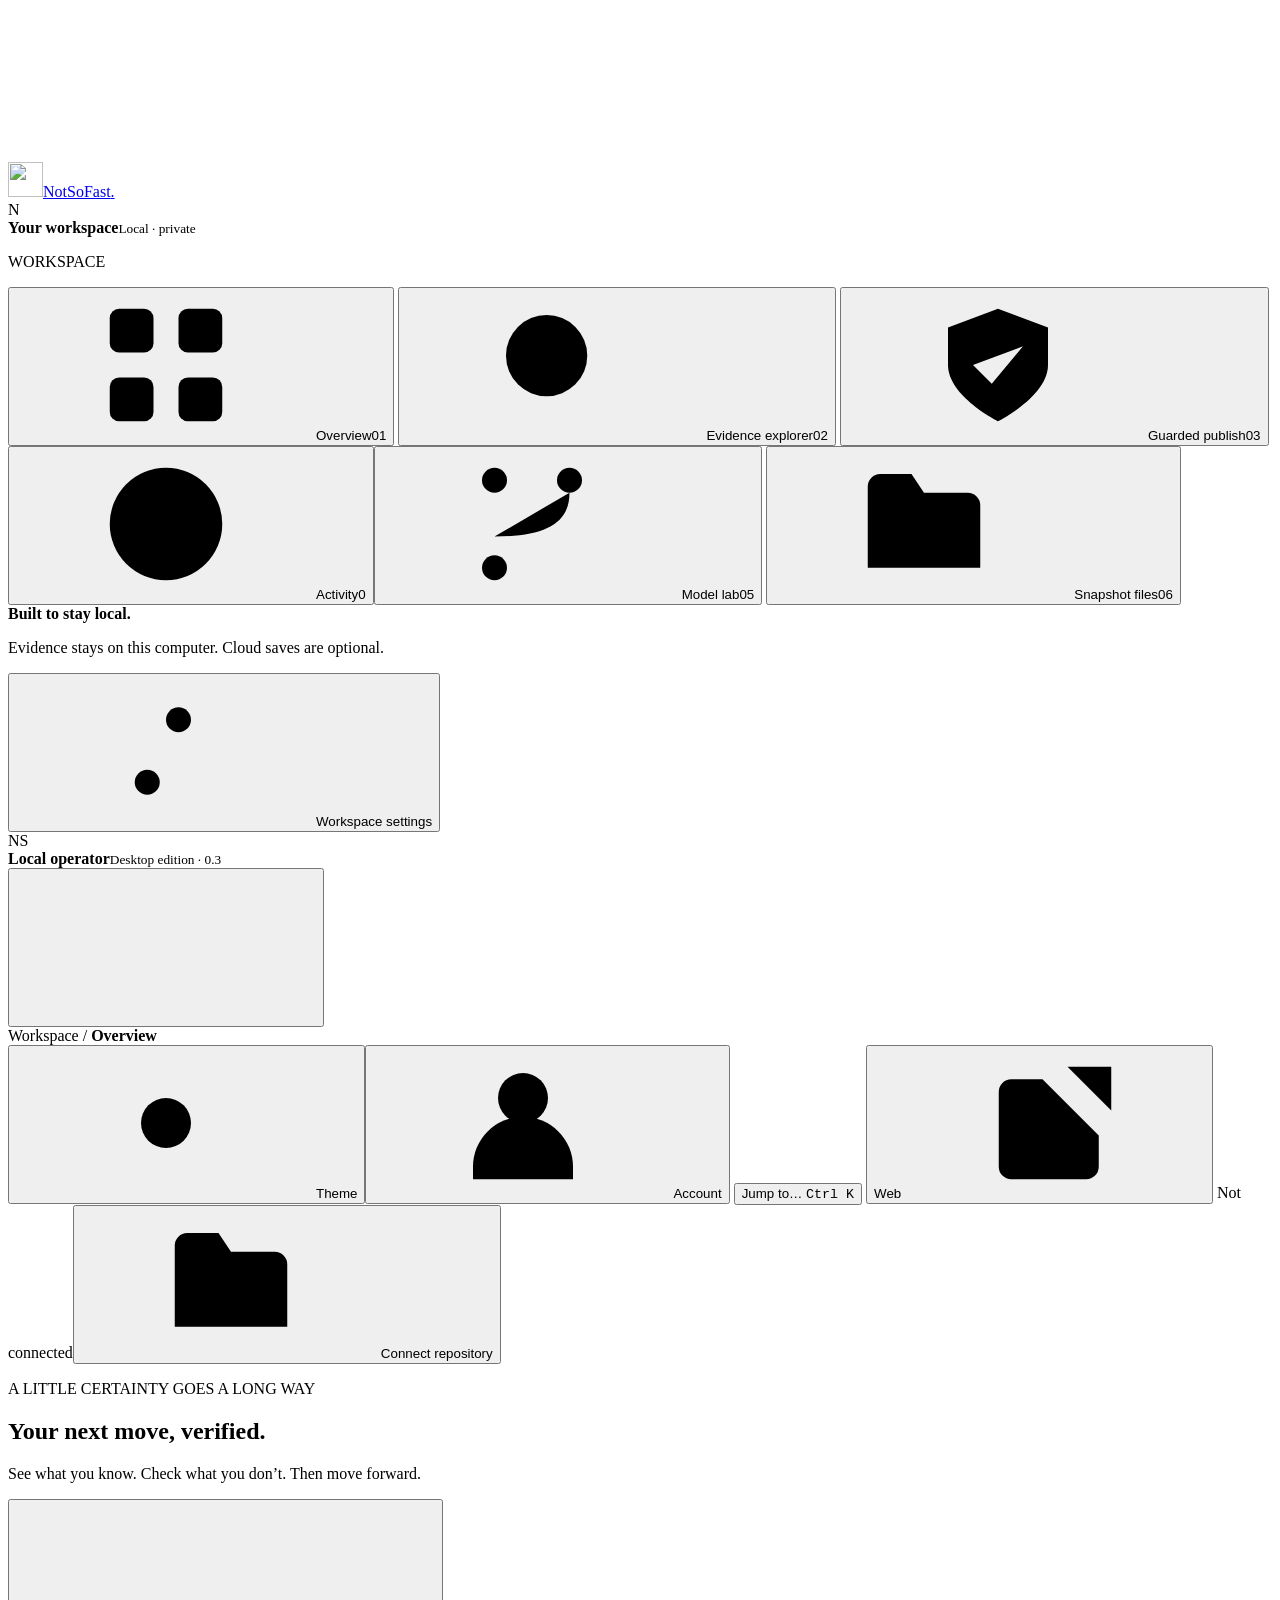
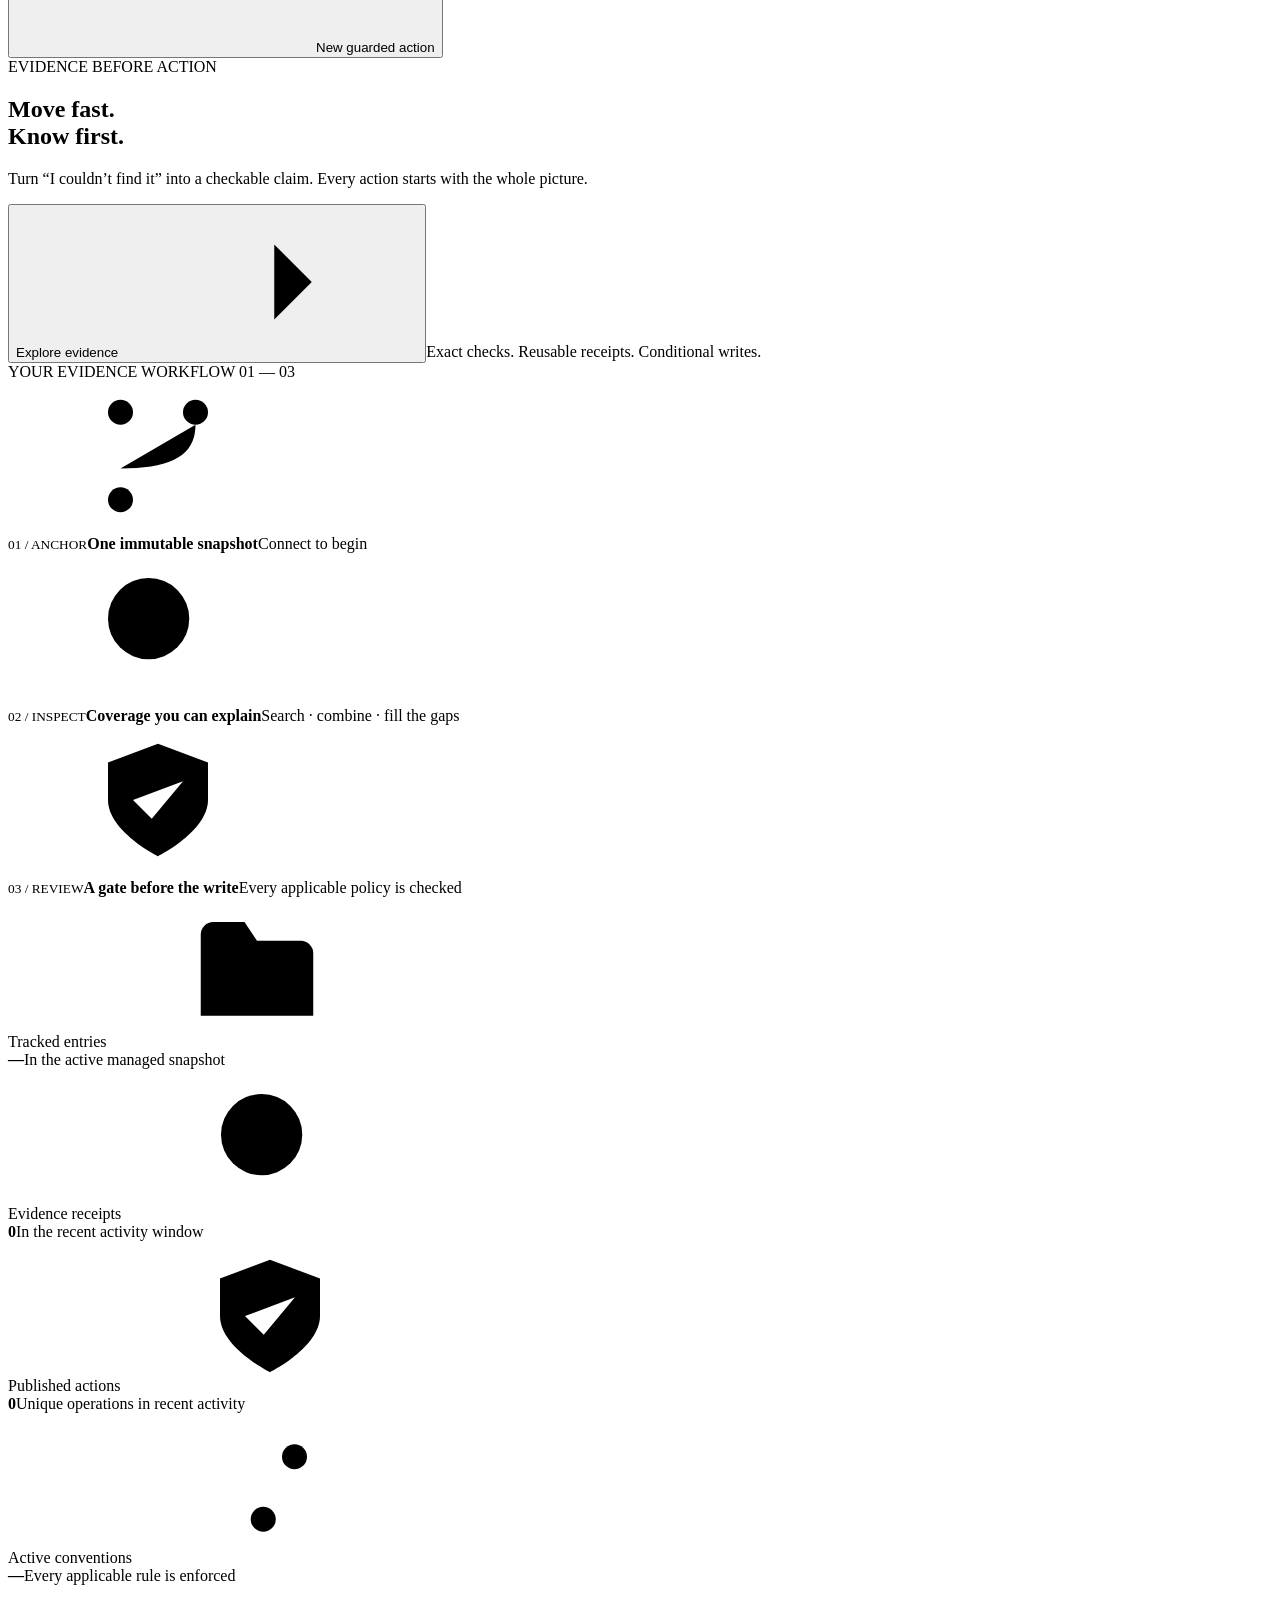
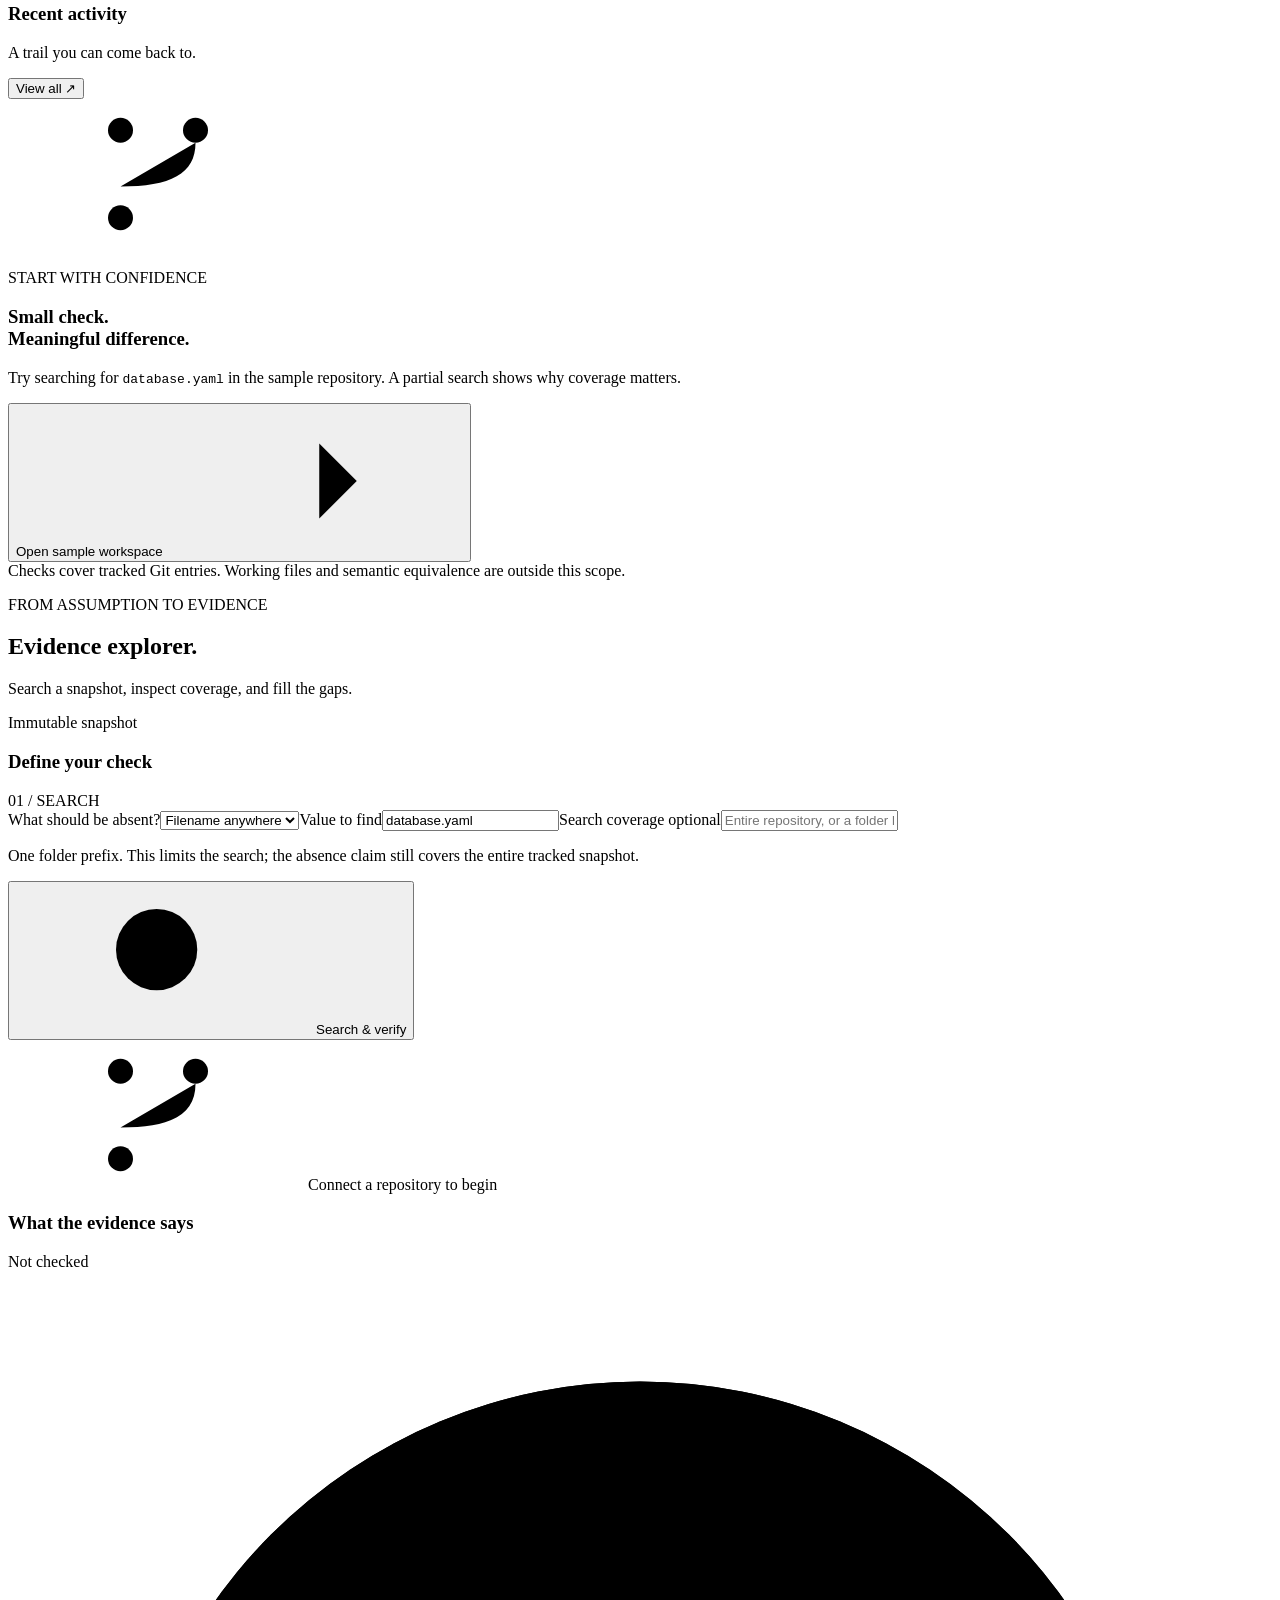
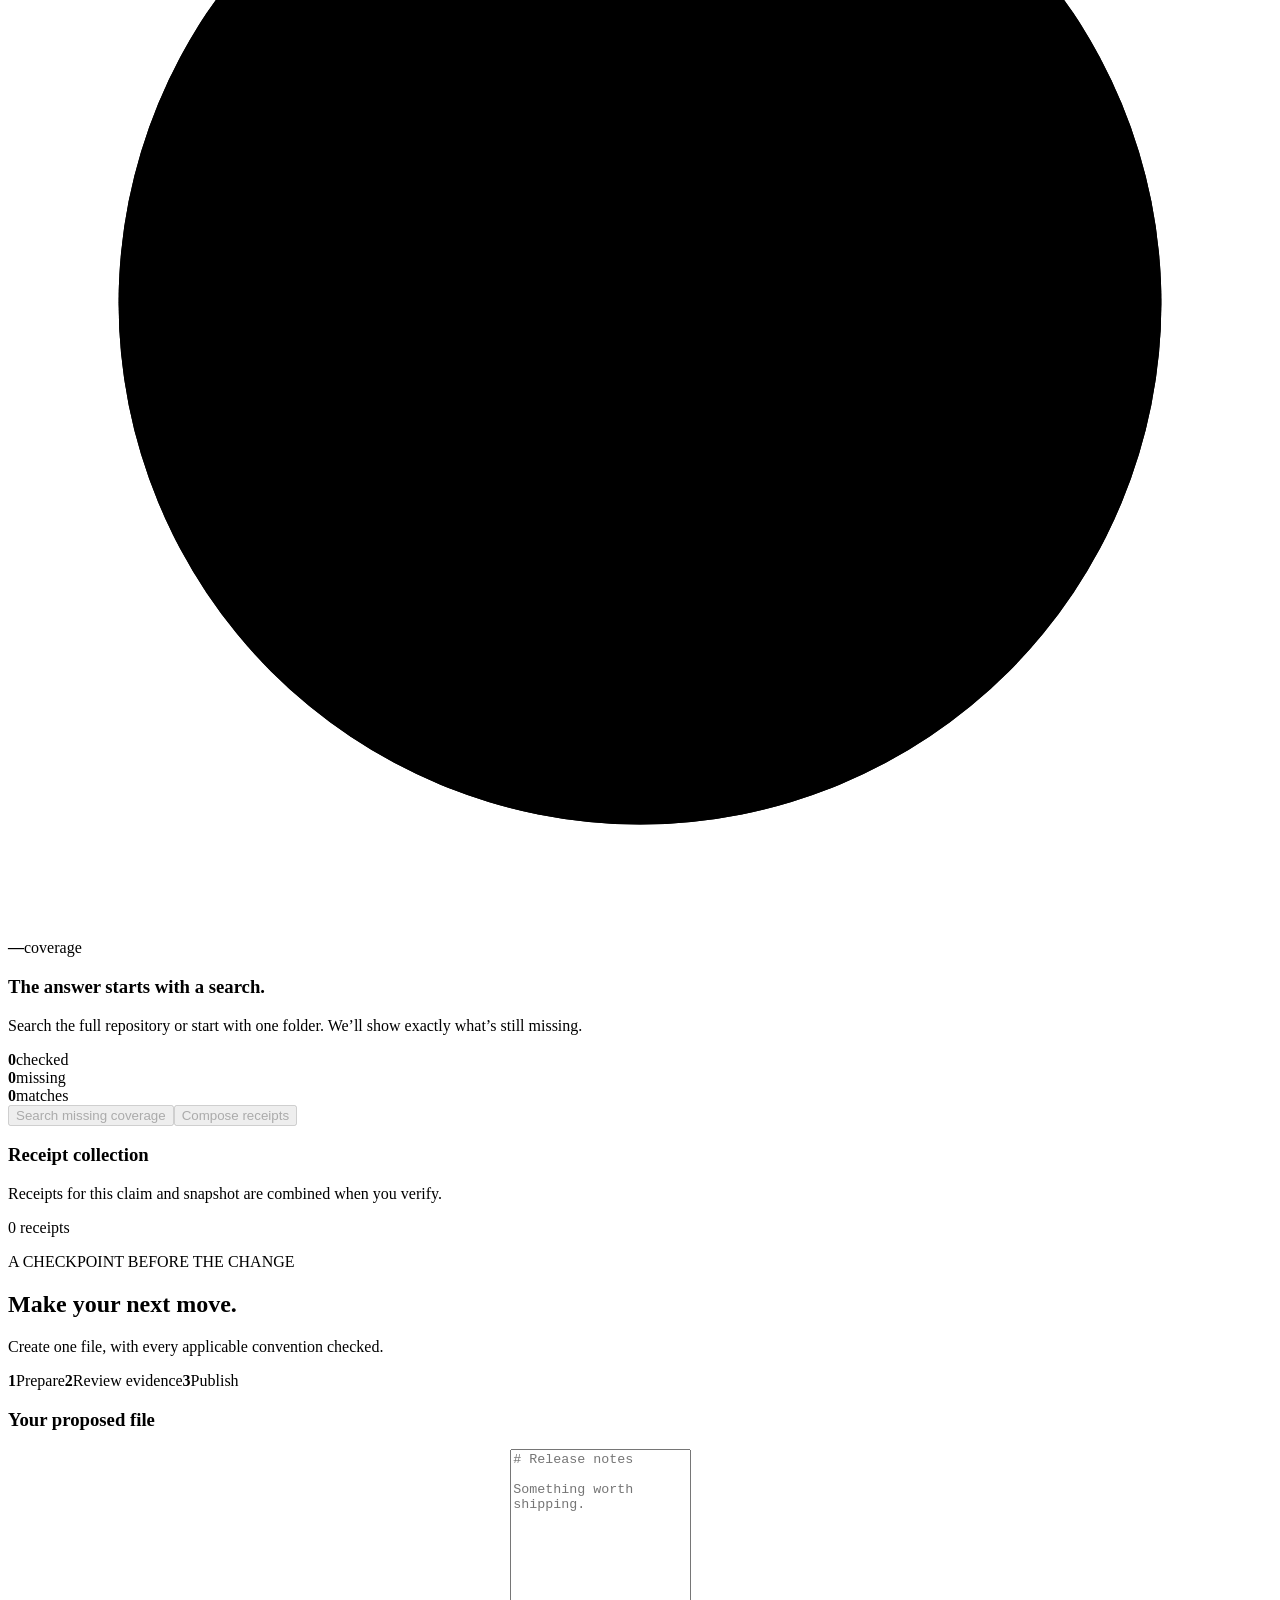
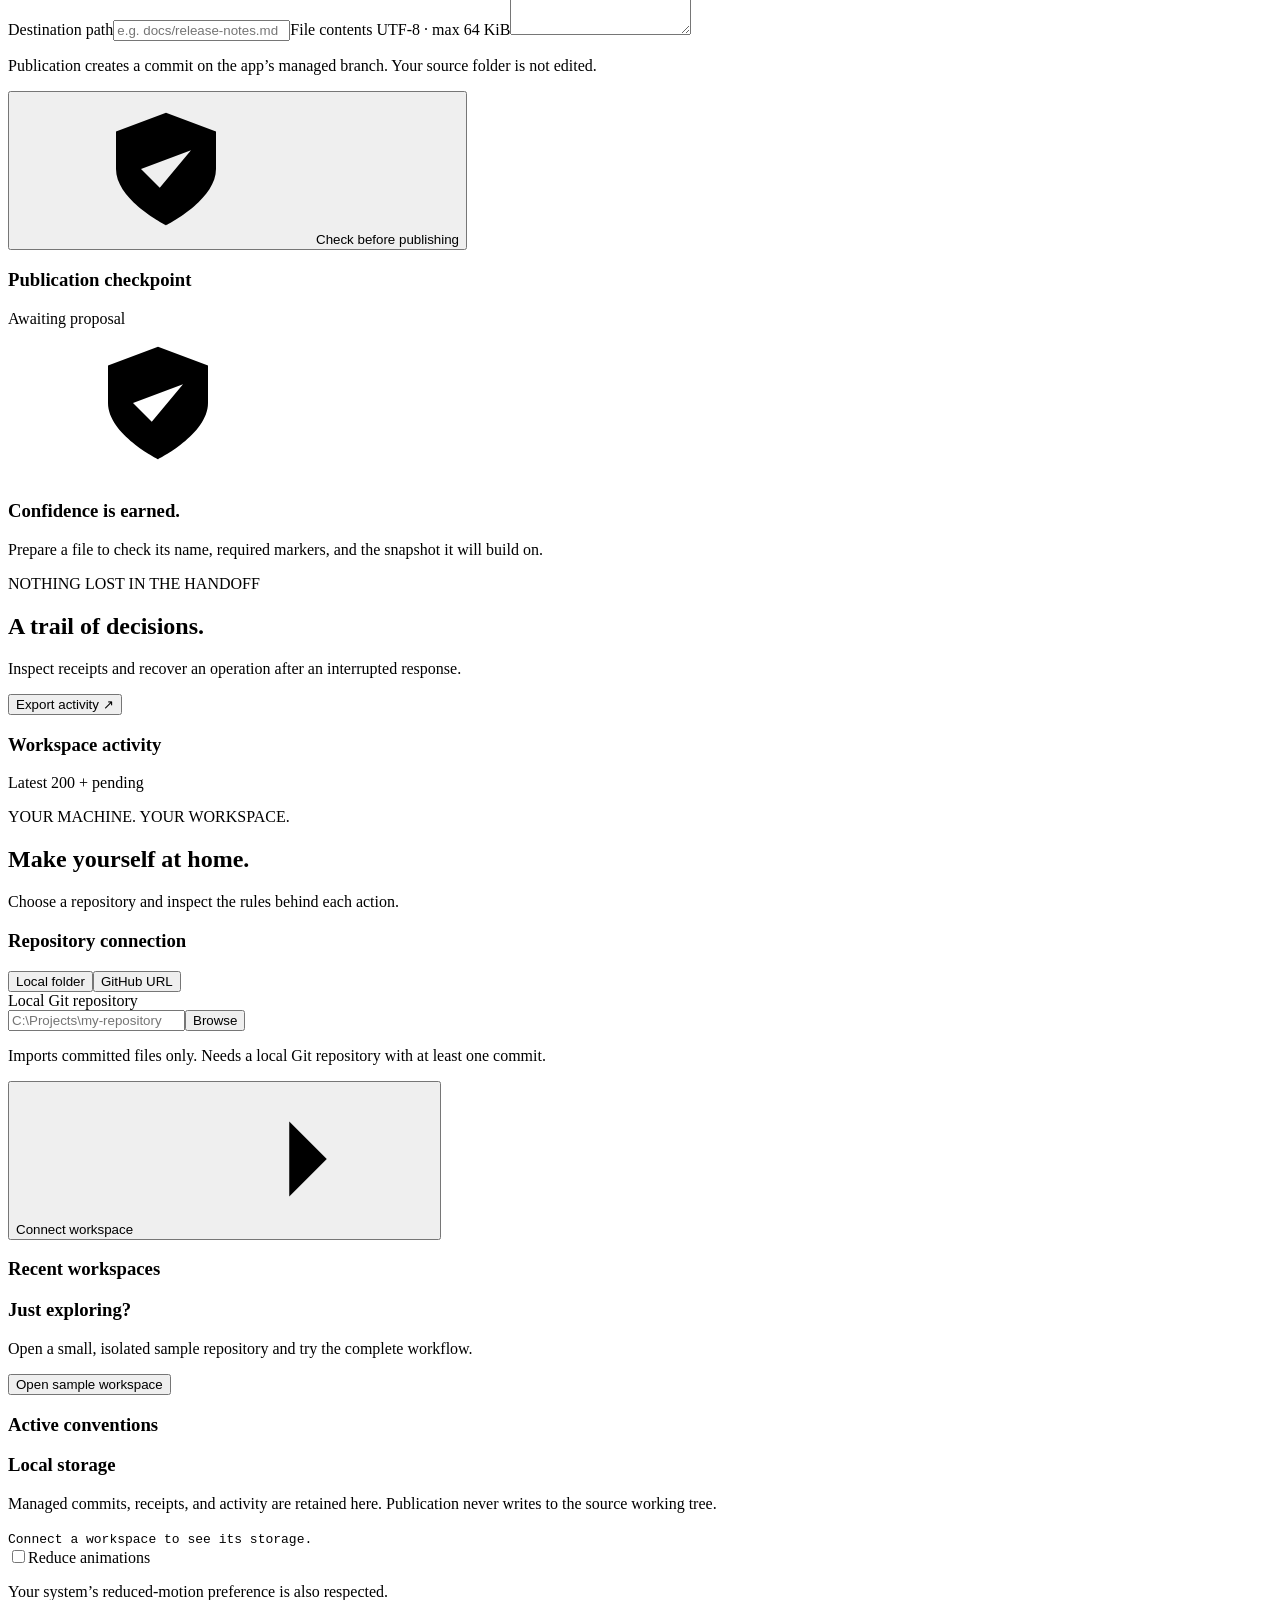
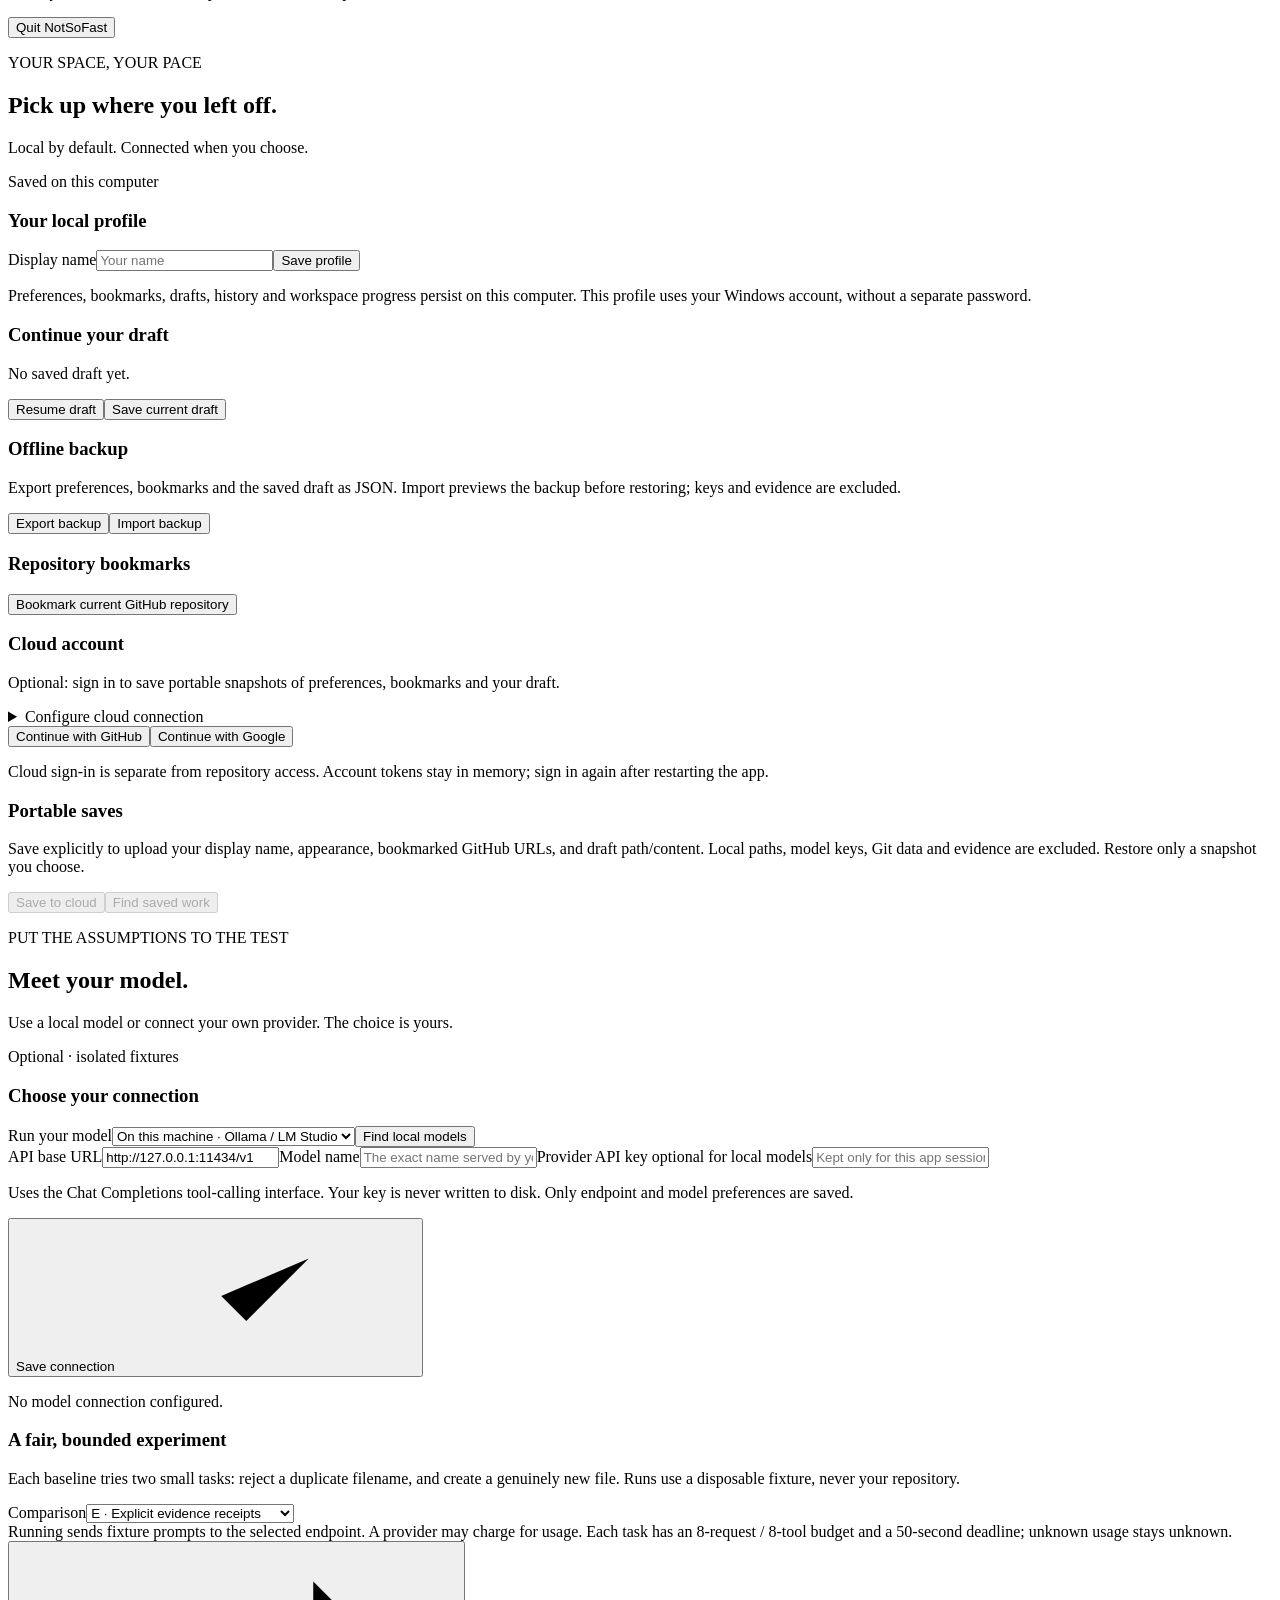
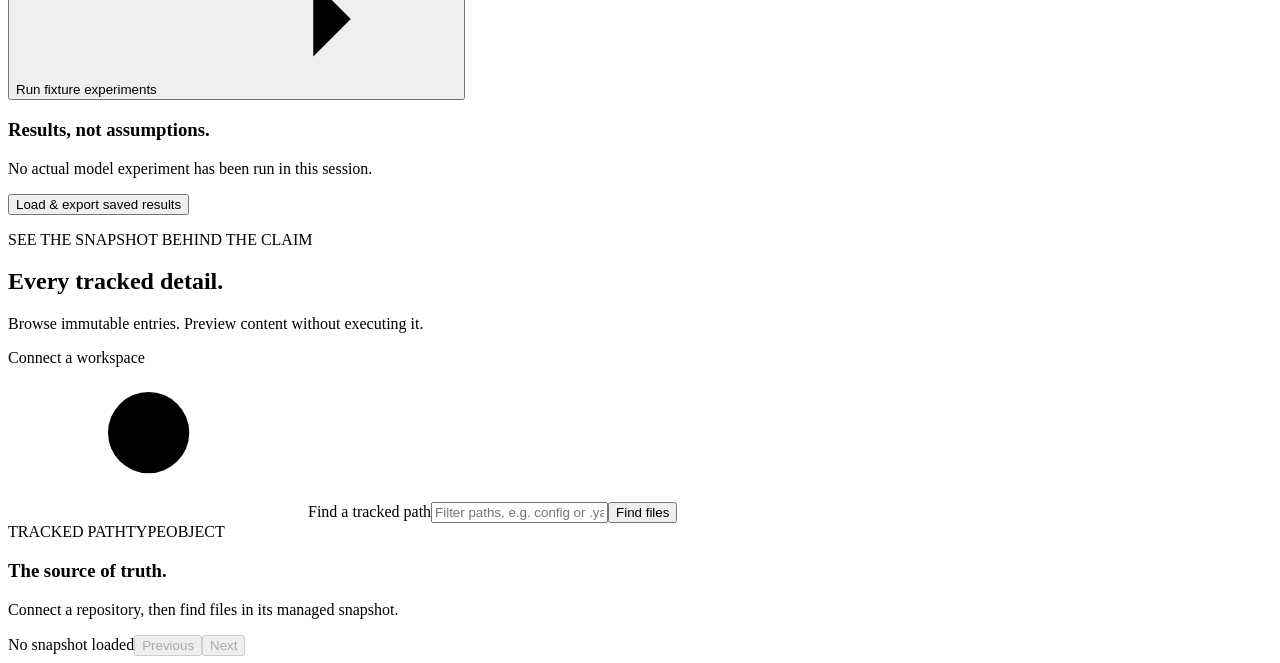
==== commit b59fe9e5: "chore: update desktop and browser app UI with refined themes" ====
--- a/desktop/web/index.html
+++ b/desktop/web/index.html
@@ -6,6 +6,7 @@
     <meta name="color-scheme" content="light dark" />
     <title>NotSoFast — Evidence before action</title>
     <link rel="icon" href="/mark.svg" type="image/svg+xml" />
+    <link rel="preload" href="/fonts/Manrope.ttf" as="font" type="font/ttf" crossorigin />
     <link rel="stylesheet" href="/app.css" />
     <link rel="stylesheet" href="/themes.css" />
     <script src="/app.js" defer></script>
@@ -13,6 +14,9 @@
   <body>
     <svg class="sprite" xmlns="http://www.w3.org/2000/svg" aria-hidden="true">
       <defs>
+        <symbol id="i-external" viewBox="0 0 24 24"><path d="M14 3h7v7m0-7L10 14M10 5H5a2 2 0 0 0-2 2v12a2 2 0 0 0 2 2h12a2 2 0 0 0 2-2v-5" /></symbol>
+        <symbol id="i-sun" viewBox="0 0 24 24"><circle cx="12" cy="12" r="4"/><path d="M12 2v2m0 16v2M2 12h2m16 0h2M5 5l2 2m10 10 2 2M5 19l2-2M17 7l2-2"/></symbol>
+        <symbol id="i-user" viewBox="0 0 24 24"><circle cx="12" cy="8" r="4"/><path d="M4 21v-2a8 8 0 0 1 16 0v2"/></symbol>
         <symbol id="i-grid" viewBox="0 0 24 24">
           <rect x="3" y="3" width="7" height="7" rx="1.5" />
           <rect x="14" y="3" width="7" height="7" rx="1.5" />
@@ -167,9 +171,9 @@
               class="command-trigger"
               aria-label="Appearance and themes"
             >
-              ◐ Theme</button
+              <svg aria-hidden="true"><use href="#i-sun"/></svg>Theme</button
             ><button data-page="account" class="command-trigger">
-              Account
+              <svg aria-hidden="true"><use href="#i-user"/></svg>Account
             </button>
             <button
               id="command-open"
@@ -184,7 +188,7 @@
               aria-label="Open website in browser"
               title="Open authenticated website"
             >
-              Web ↗
+              Web <svg aria-hidden="true"><use href="#i-external"/></svg>
             </button>
             <span id="connection" class="connection"
               ><i></i><span>Not connected</span></span
@@ -273,7 +277,7 @@
                 >
                 <h2>Move fast.<br /><span>Know first.</span></h2>
                 <p>
-                  Turn “I couldn’t find it” into a checkable claim.<br />Every
+                  Turn “I couldn’t find it” into a checkable claim. Every
                   action starts with the whole picture.
                 </p>
                 <button data-page="evidence" class="button lime">
@@ -282,38 +286,11 @@
                   >Exact checks. Reusable receipts. Conditional writes.</span
                 >
               </div>
-              <div class="evidence-art" aria-hidden="true">
-                <div class="art-grid"></div>
-                <div class="orbit orbit-one"></div>
-                <div class="orbit orbit-two"></div>
-                <div class="orbit orbit-three"></div>
-                <div class="orbit-core">
-                  <img src="/mark.svg" alt="" /><span>VERIFY</span>
-                </div>
-                <div class="art-label art-source">
-                  <svg><use href="#i-branch" /></svg>
-                  <div>
-                    Immutable snapshot<small id="art-snapshot"
-                      >Connect to begin</small
-                    >
-                  </div>
-                  <i></i>
-                </div>
-                <div class="art-label art-receipt">
-                  <svg><use href="#i-check" /></svg>
-                  <div>
-                    Evidence receipt<small>Coverage you can inspect</small>
-                  </div>
-                </div>
-                <div class="art-label art-action">
-                  <svg><use href="#i-shield" /></svg>
-                  <div>
-                    Guarded action<small>Verified at publication</small>
-                  </div>
-                </div>
-                <div class="art-caption">
-                  <span></span>THE EVIDENCE LIFECYCLE
-                </div>
+              <div class="evidence-art workbench-flow" aria-hidden="true">
+                <div class="flow-heading">YOUR EVIDENCE WORKFLOW <span>01 — 03</span></div>
+                <div class="flow-step"><span class="flow-icon"><svg><use href="#i-branch"/></svg></span><div><small>01 / ANCHOR</small><strong>One immutable snapshot</strong><span id="art-snapshot">Connect to begin</span></div></div>
+                <div class="flow-step"><span class="flow-icon"><svg><use href="#i-search"/></svg></span><div><small>02 / INSPECT</small><strong>Coverage you can explain</strong><span>Search · combine · fill the gaps</span></div></div>
+                <div class="flow-step"><span class="flow-icon"><svg><use href="#i-shield"/></svg></span><div><small>03 / REVIEW</small><strong>A gate before the write</strong><span>Every applicable policy is checked</span></div></div>
               </div>
             </div>
             <div class="metrics">
